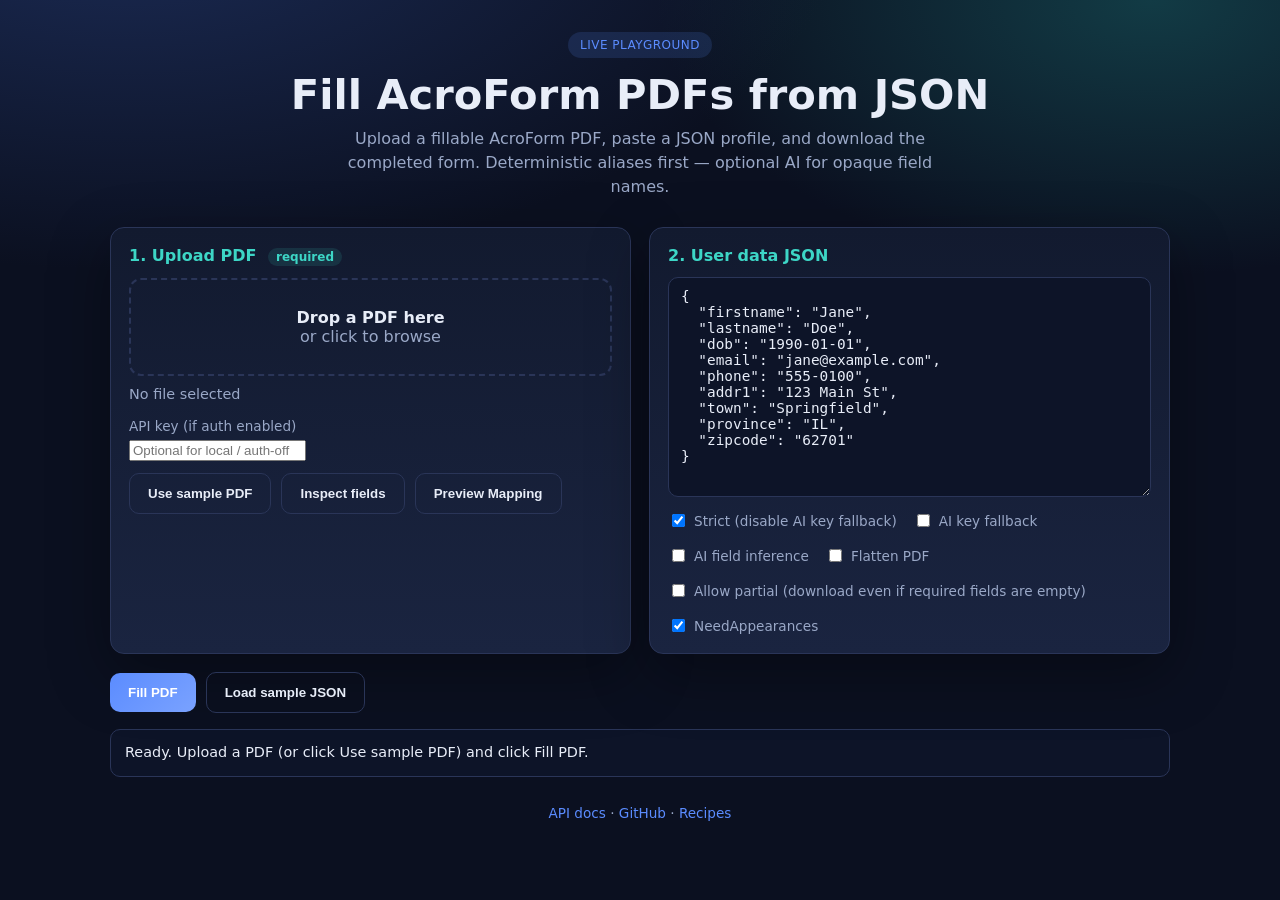
==== src/pdf_autofiller/static/playground.html @ 90580cdc "Fix stale docstrings and name the two AI features consistently The two opt-in AI features went by fi" ====
<!DOCTYPE html>
<html lang="en">
<head>
  <meta charset="UTF-8" />
  <meta name="viewport" content="width=device-width, initial-scale=1.0" />
  <title>PDF Autofiller — Playground</title>
  <style>
    :root {
      --bg: #0b1020;
      --panel: #121a2f;
      --panel-2: #1a2440;
      --text: #e8edf8;
      --muted: #9aa8c7;
      --accent: #5b8cff;
      --accent-2: #3dd6c6;
      --danger: #ff6b7a;
      --ok: #4ade80;
      --border: #2a3558;
      --shadow: 0 20px 60px rgba(0, 0, 0, 0.35);
      --radius: 14px;
    }
    * { box-sizing: border-box; }
    body {
      margin: 0;
      font-family: Inter, ui-sans-serif, system-ui, -apple-system, Segoe UI, Roboto, sans-serif;
      background: radial-gradient(1200px 600px at 10% -10%, #1b2b55 0%, transparent 60%),
                  radial-gradient(900px 500px at 90% 0%, #123b45 0%, transparent 55%),
                  var(--bg);
      color: var(--text);
      min-height: 100vh;
    }
    .wrap { max-width: 1100px; margin: 0 auto; padding: 32px 20px 64px; }
    header { text-align: center; margin-bottom: 28px; }
    .badge {
      display: inline-block;
      padding: 6px 12px;
      border-radius: 999px;
      background: rgba(91, 140, 255, 0.15);
      color: var(--accent);
      font-size: 12px;
      letter-spacing: 0.04em;
      text-transform: uppercase;
      margin-bottom: 12px;
    }
    h1 { margin: 0 0 8px; font-size: clamp(1.8rem, 4vw, 2.6rem); }
    .subtitle { color: var(--muted); max-width: 640px; margin: 0 auto; line-height: 1.5; }
    .grid {
      display: grid;
      grid-template-columns: 1fr 1fr;
      gap: 18px;
    }
    @media (max-width: 860px) { .grid { grid-template-columns: 1fr; } }
    .card {
      background: linear-gradient(180deg, var(--panel) 0%, var(--panel-2) 100%);
      border: 1px solid var(--border);
      border-radius: var(--radius);
      box-shadow: var(--shadow);
      padding: 18px;
    }
    .card h2 { margin: 0 0 12px; font-size: 1rem; color: var(--accent-2); }
    label { display: block; font-size: 0.85rem; color: var(--muted); margin-bottom: 6px; }
    input[type="text"], textarea {
      width: 100%;
      background: #0d1428;
      color: var(--text);
      border: 1px solid var(--border);
      border-radius: 10px;
      padding: 10px 12px;
      font: inherit;
    }
    textarea { min-height: 220px; resize: vertical; font-family: ui-monospace, SFMono-Regular, Menlo, monospace; font-size: 0.9rem; }
    .drop {
      border: 2px dashed var(--border);
      border-radius: 12px;
      padding: 28px 16px;
      text-align: center;
      color: var(--muted);
      cursor: pointer;
      transition: border-color 0.2s, background 0.2s;
    }
    .drop.dragover { border-color: var(--accent); background: rgba(91, 140, 255, 0.08); }
    .drop strong { color: var(--text); }
    .row { display: flex; gap: 10px; flex-wrap: wrap; align-items: center; margin-top: 14px; }
    button {
      border: none;
      border-radius: 10px;
      padding: 12px 18px;
      font-weight: 600;
      cursor: pointer;
      background: linear-gradient(135deg, var(--accent), #7aa2ff);
      color: white;
    }
    button:disabled { opacity: 0.5; cursor: not-allowed; }
    .ghost {
      background: transparent;
      border: 1px solid var(--border);
      color: var(--text);
    }
    .status {
      margin-top: 16px;
      padding: 12px 14px;
      border-radius: 10px;
      border: 1px solid var(--border);
      background: #0d1428;
      font-size: 0.9rem;
      line-height: 1.45;
      min-height: 48px;
    }
    .status.ok { border-color: rgba(74, 222, 128, 0.35); color: #b9f6cf; }
    .status.err { border-color: rgba(255, 107, 122, 0.35); color: #ffc2c9; }
    .checks { display: flex; gap: 16px; flex-wrap: wrap; margin-top: 10px; font-size: 0.85rem; color: var(--muted); }
    .checks label { display: flex; align-items: center; gap: 6px; margin: 0; cursor: pointer; }
    footer { margin-top: 28px; text-align: center; color: var(--muted); font-size: 0.85rem; }
    footer a { color: var(--accent); text-decoration: none; }
    .pill { display: inline-block; padding: 2px 8px; border-radius: 999px; background: rgba(61, 214, 198, 0.12); color: var(--accent-2); font-size: 0.75rem; margin-left: 6px; }
  </style>
</head>
<body>
  <div class="wrap">
    <header>
      <div class="badge">Live Playground</div>
      <h1>Fill AcroForm PDFs from JSON</h1>
      <p class="subtitle">
        Upload a fillable AcroForm PDF, paste a JSON profile, and download the completed form.
        Deterministic aliases first — optional AI for opaque field names.
      </p>
    </header>

    <div class="grid">
      <section class="card">
        <h2>1. Upload PDF <span class="pill">required</span></h2>
        <div id="drop" class="drop" tabindex="0" role="button" aria-label="Upload PDF">
          <strong>Drop a PDF here</strong><br />or click to browse
          <input id="file" type="file" accept="application/pdf,.pdf" hidden />
        </div>
        <p id="fileName" style="margin:10px 0 0; color: var(--muted); font-size:0.9rem;">No file selected</p>

        <label for="apiKey" style="margin-top:16px;">API key (if auth enabled)</label>
        <input id="apiKey" type="password" autocomplete="off" placeholder="Optional for local / auth-off" />
        <div class="row" style="margin-top:12px;">
          <button id="loadSamplePdfBtn" class="ghost" type="button">Use sample PDF</button>
          <button id="inspectBtn" class="ghost" type="button">Inspect fields</button>
          <button id="previewBtn" class="ghost" type="button">Preview Mapping</button>
        </div>
      </section>

      <section class="card">
        <h2>2. User data JSON</h2>
        <textarea id="userData" spellcheck="false">{
  "firstname": "Jane",
  "lastname": "Doe",
  "dob": "1990-01-01",
  "email": "jane@example.com",
  "phone": "555-0100",
  "addr1": "123 Main St",
  "town": "Springfield",
  "province": "IL",
  "zipcode": "62701"
}</textarea>
        <div class="checks">
          <label><input type="checkbox" id="strict" checked /> Strict (disable AI key fallback)</label>
          <label><input type="checkbox" id="fallback" /> AI key fallback</label>
          <label><input type="checkbox" id="semantic" /> AI field inference</label>
          <label><input type="checkbox" id="flatten" /> Flatten PDF</label>
          <label><input type="checkbox" id="allowPartial" /> Allow partial (download even if required fields are empty)</label>
          <label><input type="checkbox" id="needAppearances" checked /> NeedAppearances</label>
        </div>
      </section>
    </div>

    <div class="row" style="margin-top:18px;">
      <button id="fillBtn">Fill PDF</button>
      <button id="sampleBtn" class="ghost" type="button">Load sample JSON</button>
      <a id="download" style="display:none;" download="filled.pdf">
        <button class="ghost" type="button">Download filled PDF</button>
      </a>
    </div>

    <div id="status" class="status">Ready. Upload a PDF (or click Use sample PDF) and click Fill PDF.</div>
    <pre id="inspectOut" class="status" style="display:none; white-space:pre-wrap; font-family:ui-monospace,monospace;"></pre>

    <footer>
      <a href="/docs" target="_blank" rel="noopener">API docs</a> ·
      <a href="https://github.com/lindseystead/ai-pdf-autofiller" target="_blank" rel="noopener">GitHub</a> ·
      <a href="https://github.com/lindseystead/ai-pdf-autofiller/tree/main/recipes" target="_blank" rel="noopener">Recipes</a>
    </footer>
  </div>

  <script>
    const drop = document.getElementById('drop');
    const fileInput = document.getElementById('file');
    const fileName = document.getElementById('fileName');
    const userData = document.getElementById('userData');
    const fillBtn = document.getElementById('fillBtn');
    const sampleBtn = document.getElementById('sampleBtn');
    const loadSamplePdfBtn = document.getElementById('loadSamplePdfBtn');
    const inspectBtn = document.getElementById('inspectBtn');
    const previewBtn = document.getElementById('previewBtn');
    const statusEl = document.getElementById('status');
    const inspectOut = document.getElementById('inspectOut');
    const download = document.getElementById('download');
    const apiKey = document.getElementById('apiKey');

    let selectedFile = null;
    let filledBlob = null;

    function setStatus(message, kind = '') {
      statusEl.className = 'status' + (kind ? ' ' + kind : '');
      statusEl.textContent = message;  // messages can echo PDF field names: never parse as HTML
    }

    // Strict mode disables the AI key fallback; keep the two boxes from contradicting.
    const strictBox = document.getElementById('strict');
    const fallbackBox = document.getElementById('fallback');
    strictBox.addEventListener('change', () => { if (strictBox.checked) fallbackBox.checked = false; });
    fallbackBox.addEventListener('change', () => { if (fallbackBox.checked) strictBox.checked = false; });

    function authHeaders() {
      const headers = {};
      if (apiKey.value.trim()) headers['X-API-Key'] = apiKey.value.trim();
      return headers;
    }

    function formatApiError(payload, status) {
      const err = payload?.detail?.error || payload?.detail || payload;
      if (err && typeof err === 'object') {
        const code = err.code ? '[' + err.code + '] ' : '';
        const msg = err.message || JSON.stringify(err);
        const details = err.details ? ' ' + JSON.stringify(err.details) : '';
        return code + msg + details;
      }
      return 'Request failed (' + status + ')';
    }

    drop.addEventListener('click', () => fileInput.click());
    drop.addEventListener('dragover', (e) => { e.preventDefault(); drop.classList.add('dragover'); });
    drop.addEventListener('dragleave', () => drop.classList.remove('dragover'));
    drop.addEventListener('drop', (e) => {
      e.preventDefault();
      drop.classList.remove('dragover');
      if (e.dataTransfer.files.length) pickFile(e.dataTransfer.files[0]);
    });
    fileInput.addEventListener('change', () => {
      if (fileInput.files.length) pickFile(fileInput.files[0]);
    });

    function pickFile(file) {
      if (!file.name.toLowerCase().endsWith('.pdf')) {
        setStatus('Please upload a PDF file.', 'err');
        return;
      }
      selectedFile = file;
      fileName.textContent = file.name + ' (' + Math.round(file.size / 1024) + ' KB)';
      setStatus('PDF ready. Click Fill PDF when your JSON looks good.');
      inspectOut.style.display = 'none';
    }

    sampleBtn.addEventListener('click', () => {
      userData.value = JSON.stringify({
        firstname: 'Jane',
        lastname: 'Doe',
        dob: '1990-01-01',
        email: 'jane@example.com',
        phone: '555-0100'
      }, null, 2);
      setStatus('Sample JSON loaded for the bundled sample form.');
    });

    loadSamplePdfBtn.addEventListener('click', async () => {
      setStatus('Loading sample PDF…');
      try {
        const response = await fetch('/samples/sample_form.pdf');
        if (!response.ok) {
          setStatus('Sample PDF is not available in this deployment.', 'err');
          return;
        }
        const blob = await response.blob();
        pickFile(new File([blob], 'sample_form.pdf', { type: 'application/pdf' }));
        sampleBtn.click();
      } catch (err) {
        setStatus('Could not load sample PDF: ' + err.message, 'err');
      }
    });

    inspectBtn.addEventListener('click', async () => {
      if (!selectedFile) {
        setStatus('Upload a PDF first (or click Use sample PDF).', 'err');
        return;
      }
      inspectBtn.disabled = true;
      setStatus('Inspecting fields…');
      const form = new FormData();
      form.append('pdf_file', selectedFile, selectedFile.name);
      try {
        const response = await fetch('/inspect', { method: 'POST', body: form, headers: authHeaders() });
        const payload = await response.json();
        if (!response.ok) {
          setStatus(formatApiError(payload, response.status), 'err');
          return;
        }
        const lines = payload.fields.map(f => {
          const quality = f.name_quality === 'opaque' ? ' [opaque]' : '';
          return (f.required ? '* ' : '  ') + f.name + ' (' + f.field_type + ', page ' + f.page_number + ')' + quality;
        });
        const hints = (payload.mapping_hints || []).map(h => '- ' + h).join('\n');
        inspectOut.style.display = 'block';
        inspectOut.textContent =
          'Fields (' + payload.field_count + ', opaque: ' + (payload.opaque_field_count || 0) + '):\n'
          + lines.join('\n')
          + (hints ? '\n\nHints:\n' + hints : '');
        setStatus(
          payload.opaque_field_count
            ? 'Inspect complete. Opaque names detected — see hints below.'
            : 'Inspect complete. Required fields are marked with *.'
        );
      } catch (err) {
        setStatus('Network error: ' + err.message, 'err');
      } finally {
        inspectBtn.disabled = false;
      }
    });

    previewBtn.addEventListener('click', async () => {
      if (!selectedFile) {
        setStatus('Upload a PDF first (or click Use sample PDF).', 'err');
        return;
      }
      let parsed;
      try {
        parsed = JSON.parse(userData.value);
        if (typeof parsed !== 'object' || Array.isArray(parsed) || parsed === null) {
          throw new Error('JSON must be an object');
        }
      } catch (err) {
        setStatus('Invalid JSON: ' + err.message, 'err');
        return;
      }
      previewBtn.disabled = true;
      setStatus('Previewing mapping…');
      const form = new FormData();
      form.append('pdf_file', selectedFile, selectedFile.name);
      form.append('user_data', JSON.stringify(parsed));
      form.append('strict', document.getElementById('strict').checked ? 'true' : 'false');
      form.append('allow_fallback_mapping', document.getElementById('fallback').checked ? 'true' : 'false');
      form.append('use_semantic_inference', document.getElementById('semantic').checked ? 'true' : 'false');
      try {
        const response = await fetch('/preview', { method: 'POST', body: form, headers: authHeaders() });
        const payload = await response.json();
        if (!response.ok) {
          setStatus(formatApiError(payload, response.status), 'err');
          return;
        }
        const decisionLines = (payload.decisions || []).map(d => {
          const review = d.requires_review ? ' [review]' : '';
          const val = d.selected_value == null ? '(empty)' : JSON.stringify(d.selected_value);
          return d.field_name + ' ← ' + val + ' (' + d.confidence.toFixed(2) + ')' + review
            + '\n    ' + d.semantic_meaning + ' — ' + d.reason;
        });
        const missing = (payload.missing_required || []).join(', ') || '(none)';
        const unmapped = (payload.unmapped_user_keys || []).join(', ') || '(none)';
        const hints = (payload.mapping_hints || []).map(h => '- ' + h).join('\n');
        inspectOut.style.display = 'block';
        inspectOut.textContent =
          'Preview (' + payload.field_count + ' fields, ' + payload.pages + ' pages)\n\n'
          + 'Decisions:\n' + (decisionLines.join('\n') || '(none)') + '\n\n'
          + 'Missing required: ' + missing + '\n'
          + 'Unmapped user keys: ' + unmapped
          + (hints ? '\n\nHints:\n' + hints : '');
        setStatus('Preview complete. Review decisions before filling.', 'ok');
      } catch (err) {
        setStatus('Network error: ' + err.message, 'err');
      } finally {
        previewBtn.disabled = false;
      }
    });

    fillBtn.addEventListener('click', async () => {
      if (!selectedFile) {
        setStatus('Upload a PDF first (or click Use sample PDF).', 'err');
        return;
      }

      let parsed;
      try {
        parsed = JSON.parse(userData.value);
        if (typeof parsed !== 'object' || Array.isArray(parsed) || parsed === null) {
          throw new Error('JSON must be an object');
        }
      } catch (err) {
        setStatus('Invalid JSON: ' + err.message, 'err');
        return;
      }

      fillBtn.disabled = true;
      setStatus('Filling PDF…');

      const form = new FormData();
      form.append('pdf_file', selectedFile, selectedFile.name);
      form.append('user_data', JSON.stringify(parsed));
      form.append('strict', document.getElementById('strict').checked ? 'true' : 'false');
      form.append('allow_fallback_mapping', document.getElementById('fallback').checked ? 'true' : 'false');
      form.append('use_semantic_inference', document.getElementById('semantic').checked ? 'true' : 'false');
      form.append('flatten', document.getElementById('flatten').checked ? 'true' : 'false');
      form.append('allow_partial', document.getElementById('allowPartial').checked ? 'true' : 'false');
      form.append('need_appearances', document.getElementById('needAppearances').checked ? 'true' : 'false');

      try {
        const response = await fetch('/fill', { method: 'POST', body: form, headers: authHeaders() });
        if (!response.ok) {
          let detail = 'Request failed (' + response.status + ')';
          try {
            detail = formatApiError(await response.json(), response.status);
          } catch (_) {}
          setStatus(detail, 'err');
          return;
        }

        filledBlob = await response.blob();
        const url = URL.createObjectURL(filledBlob);
        download.href = url;
        download.style.display = 'inline-block';

        const written = response.headers.get('X-PDF-Fields-Written') || '?';
        const skippedReview = response.headers.get('X-PDF-Fields-Skipped-Review') || '(none)';
        const skippedEmpty = response.headers.get('X-PDF-Fields-Skipped-Empty') || '(none)';
        const skippedUnwritable = response.headers.get('X-PDF-Fields-Skipped-Unwritable') || '(none)';
        const displayWarnings = response.headers.get('X-PDF-Fields-Display-Warnings') || '(none)';
        const aiAssisted = response.headers.get('X-PDF-Fields-AI-Assisted') || '(none)';
        const report =
          'Fill report\n'
          + 'Written: ' + written + '\n'
          + 'Skipped (review): ' + skippedReview + '\n'
          + 'Skipped (empty): ' + skippedEmpty + '\n'
          + 'Skipped (unwritable): ' + skippedUnwritable + '\n'
          + 'Display warnings: ' + displayWarnings + '\n'
          + 'Mapped by AI (review): ' + aiAssisted;
        inspectOut.style.display = 'block';
        inspectOut.textContent = report;
        setStatus(
          'Success! Wrote ' + written + ' fields. Skipped review: '
          + skippedReview + '. Skipped empty: ' + skippedEmpty
          + '. Unwritable: ' + skippedUnwritable
          + '. Click Download filled PDF.',
          'ok'
        );
      } catch (err) {
        setStatus('Network error: ' + err.message, 'err');
      } finally {
        fillBtn.disabled = false;
      }
    });
  </script>
</body>
</html>
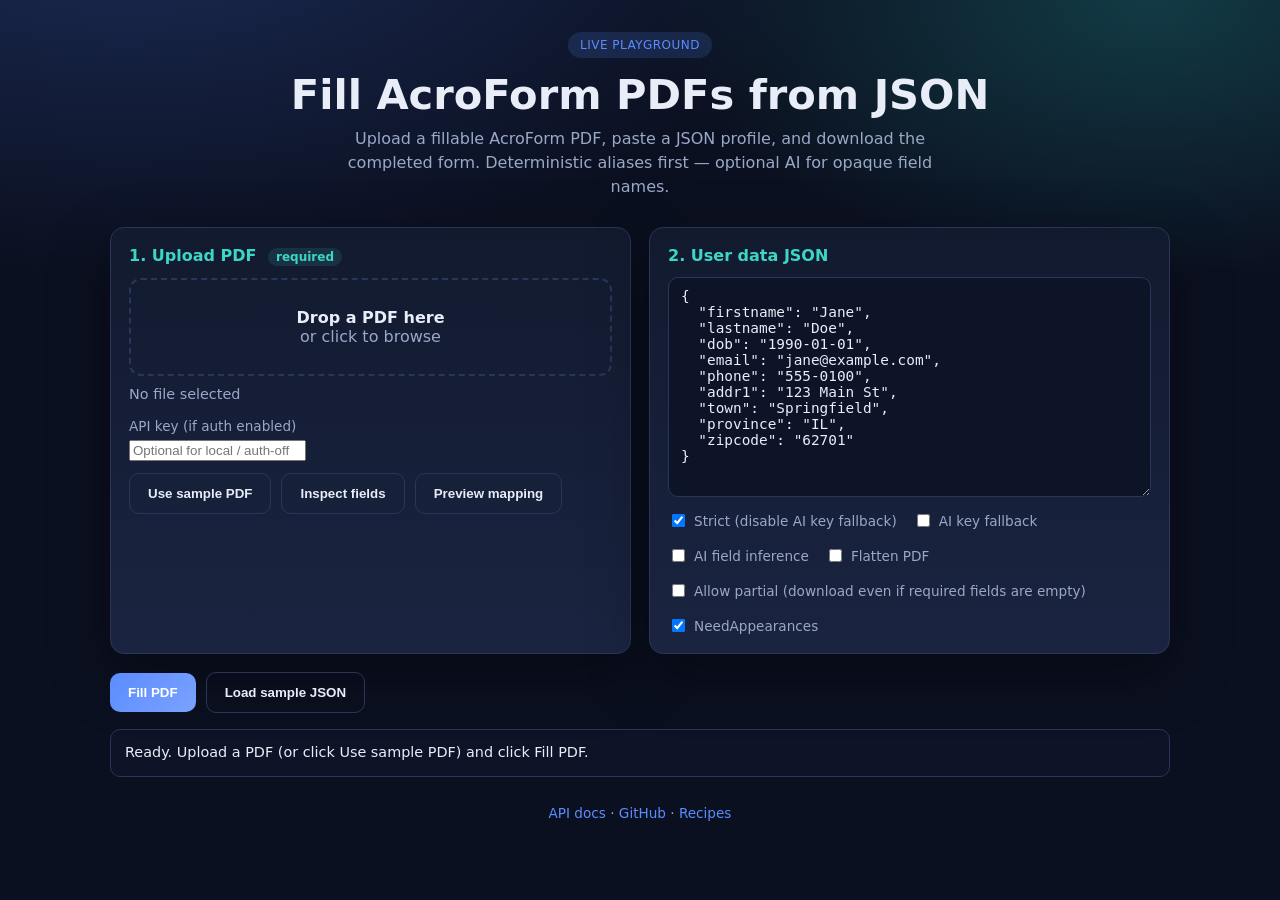
==== commit 4fd185ee: "Align the public surface a reviewer actually checks The auth-off console script still listened on ev" ====
--- a/src/pdf_autofiller/static/playground.html
+++ b/src/pdf_autofiller/static/playground.html
@@ -140,7 +140,7 @@
         <div class="row" style="margin-top:12px;">
           <button id="loadSamplePdfBtn" class="ghost" type="button">Use sample PDF</button>
           <button id="inspectBtn" class="ghost" type="button">Inspect fields</button>
-          <button id="previewBtn" class="ghost" type="button">Preview Mapping</button>
+          <button id="previewBtn" class="ghost" type="button">Preview mapping</button>
         </div>
       </section>
 
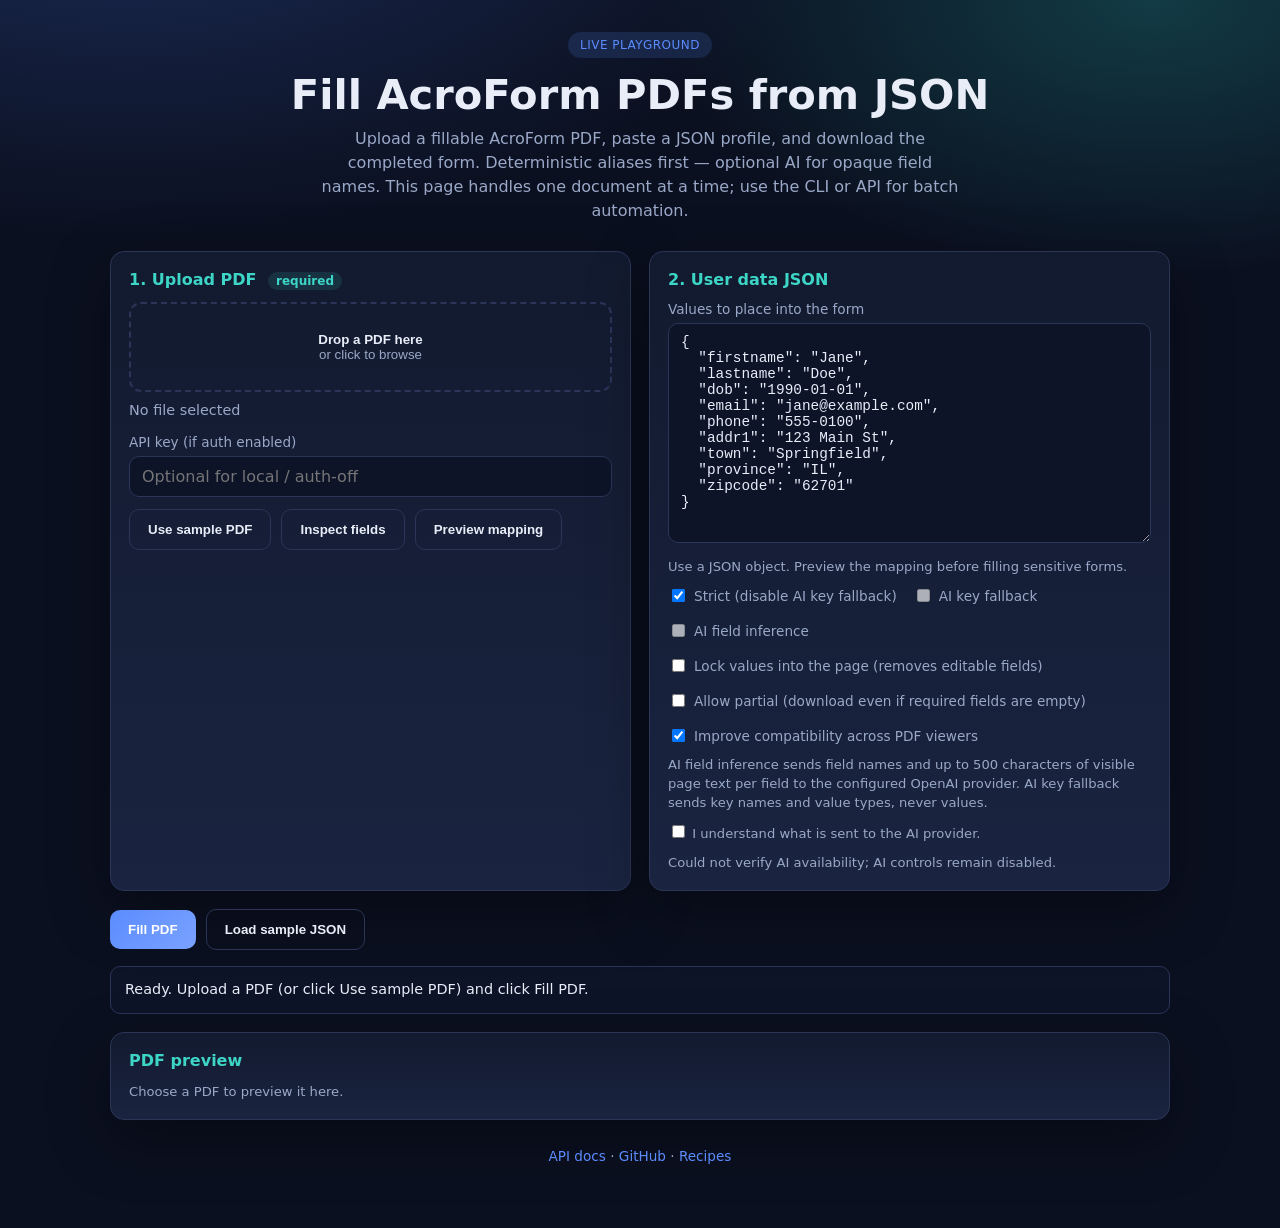
==== commit 0a805adc: "Harden playground and adversarial API paths" ====
--- a/src/pdf_autofiller/static/playground.html
+++ b/src/pdf_autofiller/static/playground.html
@@ -59,7 +59,7 @@
     }
     .card h2 { margin: 0 0 12px; font-size: 1rem; color: var(--accent-2); }
     label { display: block; font-size: 0.85rem; color: var(--muted); margin-bottom: 6px; }
-    input[type="text"], textarea {
+    input[type="text"], input[type="password"], textarea {
       width: 100%;
       background: #0d1428;
       color: var(--text);
@@ -90,7 +90,12 @@
       background: linear-gradient(135deg, var(--accent), #7aa2ff);
       color: white;
     }
+    button.drop { width: 100%; background: transparent; color: var(--muted); font-weight: 400; }
     button:disabled { opacity: 0.5; cursor: not-allowed; }
+    button:focus-visible, input:focus-visible, textarea:focus-visible, a:focus-visible {
+      outline: 3px solid var(--accent-2);
+      outline-offset: 3px;
+    }
     .ghost {
       background: transparent;
       border: 1px solid var(--border);
@@ -108,11 +113,17 @@
     }
     .status.ok { border-color: rgba(74, 222, 128, 0.35); color: #b9f6cf; }
     .status.err { border-color: rgba(255, 107, 122, 0.35); color: #ffc2c9; }
+    .status.warn { border-color: #fbbf24; color: #fde68a; }
     .checks { display: flex; gap: 16px; flex-wrap: wrap; margin-top: 10px; font-size: 0.85rem; color: var(--muted); }
     .checks label { display: flex; align-items: center; gap: 6px; margin: 0; cursor: pointer; }
     footer { margin-top: 28px; text-align: center; color: var(--muted); font-size: 0.85rem; }
     footer a { color: var(--accent); text-decoration: none; }
     .pill { display: inline-block; padding: 2px 8px; border-radius: 999px; background: rgba(61, 214, 198, 0.12); color: var(--accent-2); font-size: 0.75rem; margin-left: 6px; }
+    .privacy { margin: 10px 0 0; color: var(--muted); font-size: 0.82rem; line-height: 1.45; }
+    .download-link { display: none; border: 1px solid var(--border); border-radius: 10px; padding: 11px 17px; color: var(--text); text-decoration: none; font-weight: 600; }
+    .pdf-card { margin-top: 18px; }
+    .pdf-preview { width: 100%; min-height: 560px; border: 1px solid var(--border); border-radius: 10px; background: white; }
+    .sr-only { position: absolute; width: 1px; height: 1px; padding: 0; margin: -1px; overflow: hidden; clip: rect(0, 0, 0, 0); white-space: nowrap; border: 0; }
   </style>
 </head>
 <body>
@@ -122,17 +133,18 @@
       <h1>Fill AcroForm PDFs from JSON</h1>
       <p class="subtitle">
         Upload a fillable AcroForm PDF, paste a JSON profile, and download the completed form.
-        Deterministic aliases first — optional AI for opaque field names.
+        Deterministic aliases first — optional AI for opaque field names. This page handles one
+        document at a time; use the CLI or API for batch automation.
       </p>
     </header>
 
     <div class="grid">
       <section class="card">
         <h2>1. Upload PDF <span class="pill">required</span></h2>
-        <div id="drop" class="drop" tabindex="0" role="button" aria-label="Upload PDF">
+        <button id="drop" class="drop" type="button" aria-describedby="fileName">
           <strong>Drop a PDF here</strong><br />or click to browse
-          <input id="file" type="file" accept="application/pdf,.pdf" hidden />
-        </div>
+        </button>
+        <input id="file" type="file" accept="application/pdf,.pdf" aria-label="Choose a PDF file" hidden />
         <p id="fileName" style="margin:10px 0 0; color: var(--muted); font-size:0.9rem;">No file selected</p>
 
         <label for="apiKey" style="margin-top:16px;">API key (if auth enabled)</label>
@@ -146,7 +158,8 @@
 
       <section class="card">
         <h2>2. User data JSON</h2>
-        <textarea id="userData" spellcheck="false">{
+        <label for="userData">Values to place into the form</label>
+        <textarea id="userData" spellcheck="false" aria-describedby="jsonHelp">{
   "firstname": "Jane",
   "lastname": "Doe",
   "dob": "1990-01-01",
@@ -157,27 +170,44 @@
   "province": "IL",
   "zipcode": "62701"
 }</textarea>
+        <p id="jsonHelp" class="privacy">Use a JSON object. Preview the mapping before filling sensitive forms.</p>
         <div class="checks">
           <label><input type="checkbox" id="strict" checked /> Strict (disable AI key fallback)</label>
-          <label><input type="checkbox" id="fallback" /> AI key fallback</label>
-          <label><input type="checkbox" id="semantic" /> AI field inference</label>
-          <label><input type="checkbox" id="flatten" /> Flatten PDF</label>
+          <label><input type="checkbox" id="fallback" disabled aria-describedby="aiDisclosure" /> AI key fallback</label>
+          <label><input type="checkbox" id="semantic" disabled aria-describedby="aiDisclosure" /> AI field inference</label>
+          <label><input type="checkbox" id="flatten" /> Lock values into the page (removes editable fields)</label>
           <label><input type="checkbox" id="allowPartial" /> Allow partial (download even if required fields are empty)</label>
-          <label><input type="checkbox" id="needAppearances" checked /> NeedAppearances</label>
+          <label><input type="checkbox" id="needAppearances" checked /> Improve compatibility across PDF viewers</label>
         </div>
+        <p id="aiDisclosure" class="privacy">
+          AI field inference sends field names and up to 500 characters of visible page text per field
+          to the configured OpenAI provider. AI key fallback sends key names and value types, never values.
+        </p>
+        <label class="privacy"><input type="checkbox" id="aiConsent" /> I understand what is sent to the AI provider.</label>
+        <p id="aiAvailability" class="privacy" role="status">Checking whether AI is configured…</p>
       </section>
     </div>
 
     <div class="row" style="margin-top:18px;">
       <button id="fillBtn">Fill PDF</button>
       <button id="sampleBtn" class="ghost" type="button">Load sample JSON</button>
-      <a id="download" style="display:none;" download="filled.pdf">
-        <button class="ghost" type="button">Download filled PDF</button>
-      </a>
+      <a id="download" class="download-link" download="filled.pdf">Download filled PDF</a>
     </div>
 
-    <div id="status" class="status">Ready. Upload a PDF (or click Use sample PDF) and click Fill PDF.</div>
+    <div id="incompleteWarning" class="status warn" role="alert" hidden>
+      <strong id="incompleteText"></strong><br />
+      <label><input type="checkbox" id="ackIncomplete" /> I understand this PDF is incomplete and still want to download it.</label>
+    </div>
+    <div id="status" class="status" role="status" aria-live="polite" aria-atomic="true">Ready. Upload a PDF (or click Use sample PDF) and click Fill PDF.</div>
     <pre id="inspectOut" class="status" style="display:none; white-space:pre-wrap; font-family:ui-monospace,monospace;"></pre>
+
+    <section class="card pdf-card" aria-labelledby="pdfPreviewHeading">
+      <h2 id="pdfPreviewHeading">PDF preview</h2>
+      <p id="pdfPreviewLabel" class="privacy">Choose a PDF to preview it here.</p>
+      <object id="pdfPreview" class="pdf-preview" type="application/pdf" title="PDF preview" hidden>
+        <p>Your browser cannot display PDFs inline. Use the download link after filling.</p>
+      </object>
+    </section>
 
     <footer>
       <a href="/docs" target="_blank" rel="noopener">API docs</a> ·
@@ -200,20 +230,81 @@
     const inspectOut = document.getElementById('inspectOut');
     const download = document.getElementById('download');
     const apiKey = document.getElementById('apiKey');
+    const incompleteWarning = document.getElementById('incompleteWarning');
+    const incompleteText = document.getElementById('incompleteText');
+    const ackIncomplete = document.getElementById('ackIncomplete');
+    const pdfPreview = document.getElementById('pdfPreview');
+    const pdfPreviewLabel = document.getElementById('pdfPreviewLabel');
+    const aiConsent = document.getElementById('aiConsent');
+    const aiAvailability = document.getElementById('aiAvailability');
 
     let selectedFile = null;
-    let filledBlob = null;
+    let downloadUrl = null;
+    let previewUrl = null;
+    let previewKind = null;
+    let providerAvailable = false;
 
     function setStatus(message, kind = '') {
       statusEl.className = 'status' + (kind ? ' ' + kind : '');
       statusEl.textContent = message;  // messages can echo PDF field names: never parse as HTML
     }
 
+    function showPdf(blob, kind) {
+      if (previewUrl) URL.revokeObjectURL(previewUrl);
+      previewUrl = URL.createObjectURL(blob);
+      previewKind = kind;
+      pdfPreview.data = previewUrl;
+      pdfPreview.hidden = false;
+      pdfPreviewLabel.textContent = kind === 'filled'
+        ? 'Review the filled PDF below before downloading it.'
+        : 'Original PDF. Fill it to preview the completed result.';
+    }
+
+    function resetFilledResult() {
+      if (downloadUrl) URL.revokeObjectURL(downloadUrl);
+      downloadUrl = null;
+      download.removeAttribute('href');
+      download.style.display = 'none';
+      download.textContent = 'Download filled PDF';
+      incompleteWarning.hidden = true;
+      incompleteText.textContent = '';
+      ackIncomplete.checked = false;
+      if (selectedFile && previewKind === 'filled') showPdf(selectedFile, 'original');
+    }
+
+    function updateAiControls() {
+      const enabled = aiConsent.checked && providerAvailable;
+      fallbackBox.disabled = !enabled;
+      semanticBox.disabled = !enabled;
+      if (!enabled) {
+        fallbackBox.checked = false;
+        semanticBox.checked = false;
+        strictBox.checked = true;
+      }
+      resetFilledResult();
+    }
+
     // Strict mode disables the AI key fallback; keep the two boxes from contradicting.
     const strictBox = document.getElementById('strict');
     const fallbackBox = document.getElementById('fallback');
+    const semanticBox = document.getElementById('semantic');
     strictBox.addEventListener('change', () => { if (strictBox.checked) fallbackBox.checked = false; });
     fallbackBox.addEventListener('change', () => { if (fallbackBox.checked) strictBox.checked = false; });
+    aiConsent.addEventListener('change', updateAiControls);
+
+    fetch('/health')
+      .then(response => response.json())
+      .then(payload => {
+        providerAvailable = payload?.checks?.semantic_provider === 'available';
+        aiAvailability.textContent = providerAvailable
+          ? 'AI is configured. Acknowledgment is required before enabling it.'
+          : 'AI is not configured on this server; deterministic matching remains available.';
+        updateAiControls();
+      })
+      .catch(() => {
+        aiAvailability.textContent = 'Could not verify AI availability; AI controls remain disabled.';
+        updateAiControls();
+      });
 
     function authHeaders() {
       const headers = {};
@@ -250,7 +341,10 @@
         return;
       }
       selectedFile = file;
+      resetFilledResult();
+      download.download = file.name.replace(/\.pdf$/i, '') + '_filled.pdf';
       fileName.textContent = file.name + ' (' + Math.round(file.size / 1024) + ' KB)';
+      showPdf(file, 'original');
       setStatus('PDF ready. Click Fill PDF when your JSON looks good.');
       inspectOut.style.display = 'none';
     }
@@ -263,7 +357,21 @@
         email: 'jane@example.com',
         phone: '555-0100'
       }, null, 2);
+      resetFilledResult();
       setStatus('Sample JSON loaded for the bundled sample form.');
+    });
+
+    userData.addEventListener('input', resetFilledResult);
+    apiKey.addEventListener('input', resetFilledResult);
+    for (const option of document.querySelectorAll('.checks input')) {
+      option.addEventListener('change', resetFilledResult);
+    }
+    ackIncomplete.addEventListener('change', () => {
+      download.style.display = ackIncomplete.checked && downloadUrl ? 'inline-block' : 'none';
+    });
+    window.addEventListener('beforeunload', () => {
+      if (downloadUrl) URL.revokeObjectURL(downloadUrl);
+      if (previewUrl) URL.revokeObjectURL(previewUrl);
     });
 
     loadSamplePdfBtn.addEventListener('click', async () => {
@@ -392,6 +500,7 @@
       }
 
       fillBtn.disabled = true;
+      resetFilledResult();
       setStatus('Filling PDF…');
 
       const form = new FormData();
@@ -415,10 +524,10 @@
           return;
         }
 
-        filledBlob = await response.blob();
-        const url = URL.createObjectURL(filledBlob);
-        download.href = url;
-        download.style.display = 'inline-block';
+        const filledBlob = await response.blob();
+        downloadUrl = URL.createObjectURL(filledBlob);
+        download.href = downloadUrl;
+        showPdf(filledBlob, 'filled');
 
         const written = response.headers.get('X-PDF-Fields-Written') || '?';
         const skippedReview = response.headers.get('X-PDF-Fields-Skipped-Review') || '(none)';
@@ -426,6 +535,7 @@
         const skippedUnwritable = response.headers.get('X-PDF-Fields-Skipped-Unwritable') || '(none)';
         const displayWarnings = response.headers.get('X-PDF-Fields-Display-Warnings') || '(none)';
         const aiAssisted = response.headers.get('X-PDF-Fields-AI-Assisted') || '(none)';
+        const missingRequired = response.headers.get('X-PDF-Fields-Missing-Required') || '';
         const report =
           'Fill report\n'
           + 'Written: ' + written + '\n'
@@ -433,16 +543,29 @@
           + 'Skipped (empty): ' + skippedEmpty + '\n'
           + 'Skipped (unwritable): ' + skippedUnwritable + '\n'
           + 'Display warnings: ' + displayWarnings + '\n'
-          + 'Mapped by AI (review): ' + aiAssisted;
+          + 'Mapped by AI (review): ' + aiAssisted + '\n'
+          + 'Missing required: ' + (missingRequired || '(none)');
         inspectOut.style.display = 'block';
         inspectOut.textContent = report;
-        setStatus(
-          'Success! Wrote ' + written + ' fields. Skipped review: '
-          + skippedReview + '. Skipped empty: ' + skippedEmpty
-          + '. Unwritable: ' + skippedUnwritable
-          + '. Click Download filled PDF.',
-          'ok'
-        );
+        if (missingRequired) {
+          incompleteText.textContent = 'Incomplete PDF — required fields are missing: ' + missingRequired + '.';
+          incompleteWarning.hidden = false;
+          download.textContent = 'Download incomplete PDF';
+          download.style.display = 'none';
+          setStatus(
+            'The PDF was generated but is incomplete. Review the missing required fields and acknowledge the warning before downloading.',
+            'warn'
+          );
+        } else {
+          download.style.display = 'inline-block';
+          setStatus(
+            'Success! Wrote ' + written + ' fields. Skipped review: '
+            + skippedReview + '. Skipped empty: ' + skippedEmpty
+            + '. Unwritable: ' + skippedUnwritable
+            + '. Review the preview, then download the filled PDF.',
+            'ok'
+          );
+        }
       } catch (err) {
         setStatus('Network error: ' + err.message, 'err');
       } finally {
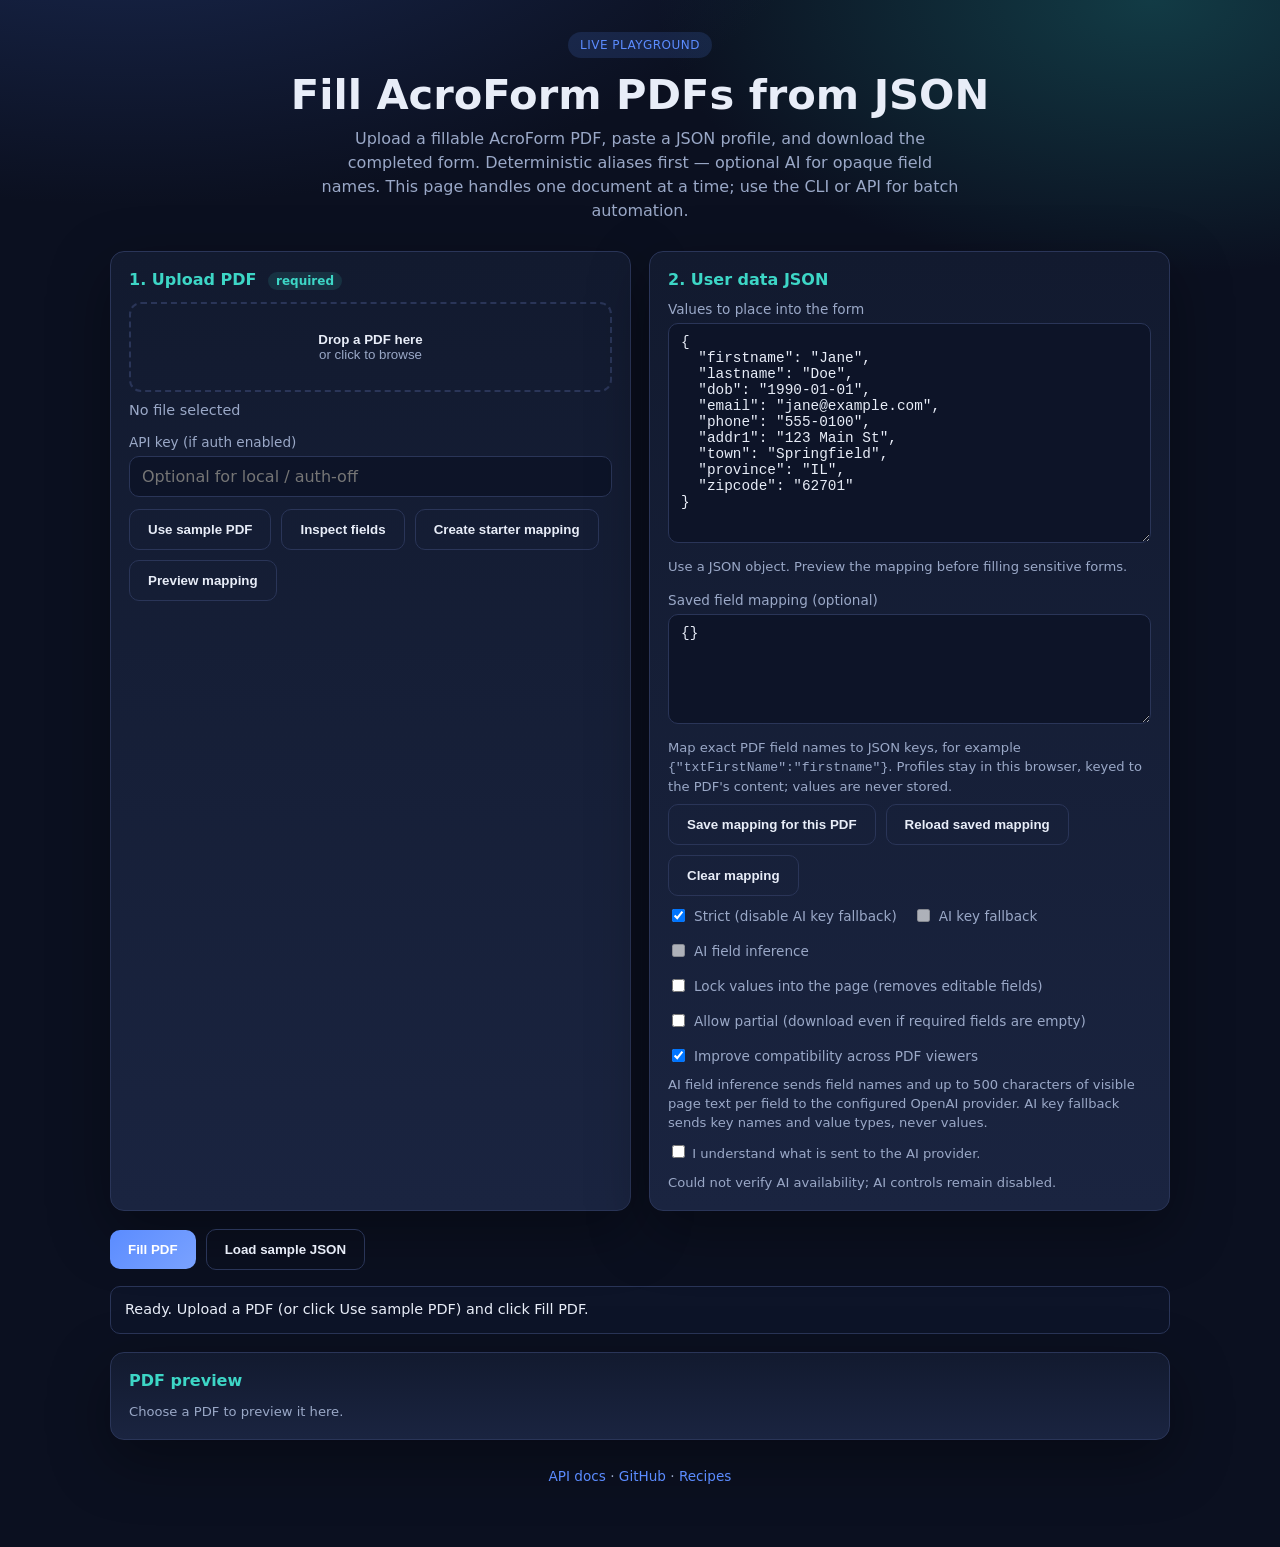
==== commit ab2514e7: "feat: add reusable reviewed field mappings" ====
--- a/src/pdf_autofiller/static/playground.html
+++ b/src/pdf_autofiller/static/playground.html
@@ -69,6 +69,7 @@
       font: inherit;
     }
     textarea { min-height: 220px; resize: vertical; font-family: ui-monospace, SFMono-Regular, Menlo, monospace; font-size: 0.9rem; }
+    textarea.compact { min-height: 110px; }
     .drop {
       border: 2px dashed var(--border);
       border-radius: 12px;
@@ -152,6 +153,7 @@
         <div class="row" style="margin-top:12px;">
           <button id="loadSamplePdfBtn" class="ghost" type="button">Use sample PDF</button>
           <button id="inspectBtn" class="ghost" type="button">Inspect fields</button>
+          <button id="templateBtn" class="ghost" type="button">Create starter mapping</button>
           <button id="previewBtn" class="ghost" type="button">Preview mapping</button>
         </div>
       </section>
@@ -171,6 +173,18 @@
   "zipcode": "62701"
 }</textarea>
         <p id="jsonHelp" class="privacy">Use a JSON object. Preview the mapping before filling sensitive forms.</p>
+        <label for="fieldMapping" style="margin-top:16px;">Saved field mapping (optional)</label>
+        <textarea id="fieldMapping" class="compact" spellcheck="false" aria-describedby="mappingHelp">{}</textarea>
+        <p id="mappingHelp" class="privacy">
+          Map exact PDF field names to JSON keys, for example
+          <code>{"txtFirstName":"firstname"}</code>. Profiles stay in this browser,
+          keyed to the PDF's content; values are never stored.
+        </p>
+        <div class="row" style="margin-top:8px;">
+          <button id="saveMappingBtn" class="ghost" type="button">Save mapping for this PDF</button>
+          <button id="loadMappingBtn" class="ghost" type="button">Reload saved mapping</button>
+          <button id="clearMappingBtn" class="ghost" type="button">Clear mapping</button>
+        </div>
         <div class="checks">
           <label><input type="checkbox" id="strict" checked /> Strict (disable AI key fallback)</label>
           <label><input type="checkbox" id="fallback" disabled aria-describedby="aiDisclosure" /> AI key fallback</label>
@@ -225,6 +239,7 @@
     const sampleBtn = document.getElementById('sampleBtn');
     const loadSamplePdfBtn = document.getElementById('loadSamplePdfBtn');
     const inspectBtn = document.getElementById('inspectBtn');
+    const templateBtn = document.getElementById('templateBtn');
     const previewBtn = document.getElementById('previewBtn');
     const statusEl = document.getElementById('status');
     const inspectOut = document.getElementById('inspectOut');
@@ -237,12 +252,17 @@
     const pdfPreviewLabel = document.getElementById('pdfPreviewLabel');
     const aiConsent = document.getElementById('aiConsent');
     const aiAvailability = document.getElementById('aiAvailability');
+    const fieldMapping = document.getElementById('fieldMapping');
+    const saveMappingBtn = document.getElementById('saveMappingBtn');
+    const loadMappingBtn = document.getElementById('loadMappingBtn');
+    const clearMappingBtn = document.getElementById('clearMappingBtn');
 
     let selectedFile = null;
     let downloadUrl = null;
     let previewUrl = null;
     let previewKind = null;
     let providerAvailable = false;
+    let selectedPdfKey = null;
 
     function setStatus(message, kind = '') {
       statusEl.className = 'status' + (kind ? ' ' + kind : '');
@@ -335,18 +355,43 @@
       if (fileInput.files.length) pickFile(fileInput.files[0]);
     });
 
-    function pickFile(file) {
+    async function pdfStorageKey(file) {
+      const digest = await crypto.subtle.digest('SHA-256', await file.arrayBuffer());
+      const hex = Array.from(new Uint8Array(digest), byte => byte.toString(16).padStart(2, '0')).join('');
+      return 'pdf-autofiller:mapping:' + hex;
+    }
+
+    function parseObject(text, label) {
+      const parsed = JSON.parse(text);
+      if (typeof parsed !== 'object' || Array.isArray(parsed) || parsed === null) {
+        throw new Error(label + ' must be a JSON object');
+      }
+      return parsed;
+    }
+
+    function loadSavedMapping() {
+      if (!selectedPdfKey) return false;
+      const saved = localStorage.getItem(selectedPdfKey);
+      if (!saved) return false;
+      fieldMapping.value = saved;
+      resetFilledResult();
+      return true;
+    }
+
+    async function pickFile(file) {
       if (!file.name.toLowerCase().endsWith('.pdf')) {
         setStatus('Please upload a PDF file.', 'err');
         return;
       }
       selectedFile = file;
+      selectedPdfKey = await pdfStorageKey(file);
       resetFilledResult();
       download.download = file.name.replace(/\.pdf$/i, '') + '_filled.pdf';
       fileName.textContent = file.name + ' (' + Math.round(file.size / 1024) + ' KB)';
       showPdf(file, 'original');
       setStatus('PDF ready. Click Fill PDF when your JSON looks good.');
       inspectOut.style.display = 'none';
+      if (loadSavedMapping()) setStatus('PDF ready. Its saved field mapping was loaded.');
     }
 
     sampleBtn.addEventListener('click', () => {
@@ -362,6 +407,7 @@
     });
 
     userData.addEventListener('input', resetFilledResult);
+    fieldMapping.addEventListener('input', resetFilledResult);
     apiKey.addEventListener('input', resetFilledResult);
     for (const option of document.querySelectorAll('.checks input')) {
       option.addEventListener('change', resetFilledResult);
@@ -372,6 +418,30 @@
     window.addEventListener('beforeunload', () => {
       if (downloadUrl) URL.revokeObjectURL(downloadUrl);
       if (previewUrl) URL.revokeObjectURL(previewUrl);
+    });
+
+    saveMappingBtn.addEventListener('click', () => {
+      if (!selectedPdfKey) {
+        setStatus('Choose a PDF before saving a field mapping.', 'err');
+        return;
+      }
+      try {
+        const normalized = JSON.stringify(parseObject(fieldMapping.value, 'Field mapping'), null, 2);
+        fieldMapping.value = normalized;
+        localStorage.setItem(selectedPdfKey, normalized);
+        setStatus('Field mapping saved in this browser for this exact PDF.', 'ok');
+      } catch (err) {
+        setStatus('Invalid field mapping: ' + err.message, 'err');
+      }
+    });
+    loadMappingBtn.addEventListener('click', () => {
+      setStatus(loadSavedMapping() ? 'Saved field mapping loaded.' : 'No mapping is saved for this PDF.');
+    });
+    clearMappingBtn.addEventListener('click', () => {
+      if (selectedPdfKey) localStorage.removeItem(selectedPdfKey);
+      fieldMapping.value = '{}';
+      resetFilledResult();
+      setStatus('Field mapping cleared.');
     });
 
     loadSamplePdfBtn.addEventListener('click', async () => {
@@ -428,6 +498,37 @@
       }
     });
 
+    templateBtn.addEventListener('click', async () => {
+      if (!selectedFile) {
+        setStatus('Upload a PDF first (or click Use sample PDF).', 'err');
+        return;
+      }
+      templateBtn.disabled = true;
+      setStatus('Creating starter data and field mapping…');
+      const form = new FormData();
+      form.append('pdf_file', selectedFile, selectedFile.name);
+      try {
+        const response = await fetch('/template', { method: 'POST', body: form, headers: authHeaders() });
+        const payload = await response.json();
+        if (!response.ok) {
+          setStatus(formatApiError(payload, response.status), 'err');
+          return;
+        }
+        userData.value = JSON.stringify(payload.example || {}, null, 2);
+        const mapping = {};
+        for (const field of payload.fields || []) {
+          if (field.key) mapping[field.field_name] = field.key;
+        }
+        fieldMapping.value = JSON.stringify(mapping, null, 2);
+        resetFilledResult();
+        setStatus('Starter mapping created. Add values, review the mapping, then save it for reuse.', 'ok');
+      } catch (err) {
+        setStatus('Network error: ' + err.message, 'err');
+      } finally {
+        templateBtn.disabled = false;
+      }
+    });
+
     previewBtn.addEventListener('click', async () => {
       if (!selectedFile) {
         setStatus('Upload a PDF first (or click Use sample PDF).', 'err');
@@ -435,10 +536,7 @@
       }
       let parsed;
       try {
-        parsed = JSON.parse(userData.value);
-        if (typeof parsed !== 'object' || Array.isArray(parsed) || parsed === null) {
-          throw new Error('JSON must be an object');
-        }
+        parsed = parseObject(userData.value, 'User data');
       } catch (err) {
         setStatus('Invalid JSON: ' + err.message, 'err');
         return;
@@ -448,6 +546,13 @@
       const form = new FormData();
       form.append('pdf_file', selectedFile, selectedFile.name);
       form.append('user_data', JSON.stringify(parsed));
+      try {
+        form.append('field_mapping', JSON.stringify(parseObject(fieldMapping.value, 'Field mapping')));
+      } catch (err) {
+        setStatus('Invalid field mapping: ' + err.message, 'err');
+        previewBtn.disabled = false;
+        return;
+      }
       form.append('strict', document.getElementById('strict').checked ? 'true' : 'false');
       form.append('allow_fallback_mapping', document.getElementById('fallback').checked ? 'true' : 'false');
       form.append('use_semantic_inference', document.getElementById('semantic').checked ? 'true' : 'false');
@@ -490,10 +595,7 @@
 
       let parsed;
       try {
-        parsed = JSON.parse(userData.value);
-        if (typeof parsed !== 'object' || Array.isArray(parsed) || parsed === null) {
-          throw new Error('JSON must be an object');
-        }
+        parsed = parseObject(userData.value, 'User data');
       } catch (err) {
         setStatus('Invalid JSON: ' + err.message, 'err');
         return;
@@ -506,6 +608,13 @@
       const form = new FormData();
       form.append('pdf_file', selectedFile, selectedFile.name);
       form.append('user_data', JSON.stringify(parsed));
+      try {
+        form.append('field_mapping', JSON.stringify(parseObject(fieldMapping.value, 'Field mapping')));
+      } catch (err) {
+        setStatus('Invalid field mapping: ' + err.message, 'err');
+        fillBtn.disabled = false;
+        return;
+      }
       form.append('strict', document.getElementById('strict').checked ? 'true' : 'false');
       form.append('allow_fallback_mapping', document.getElementById('fallback').checked ? 'true' : 'false');
       form.append('use_semantic_inference', document.getElementById('semantic').checked ? 'true' : 'false');
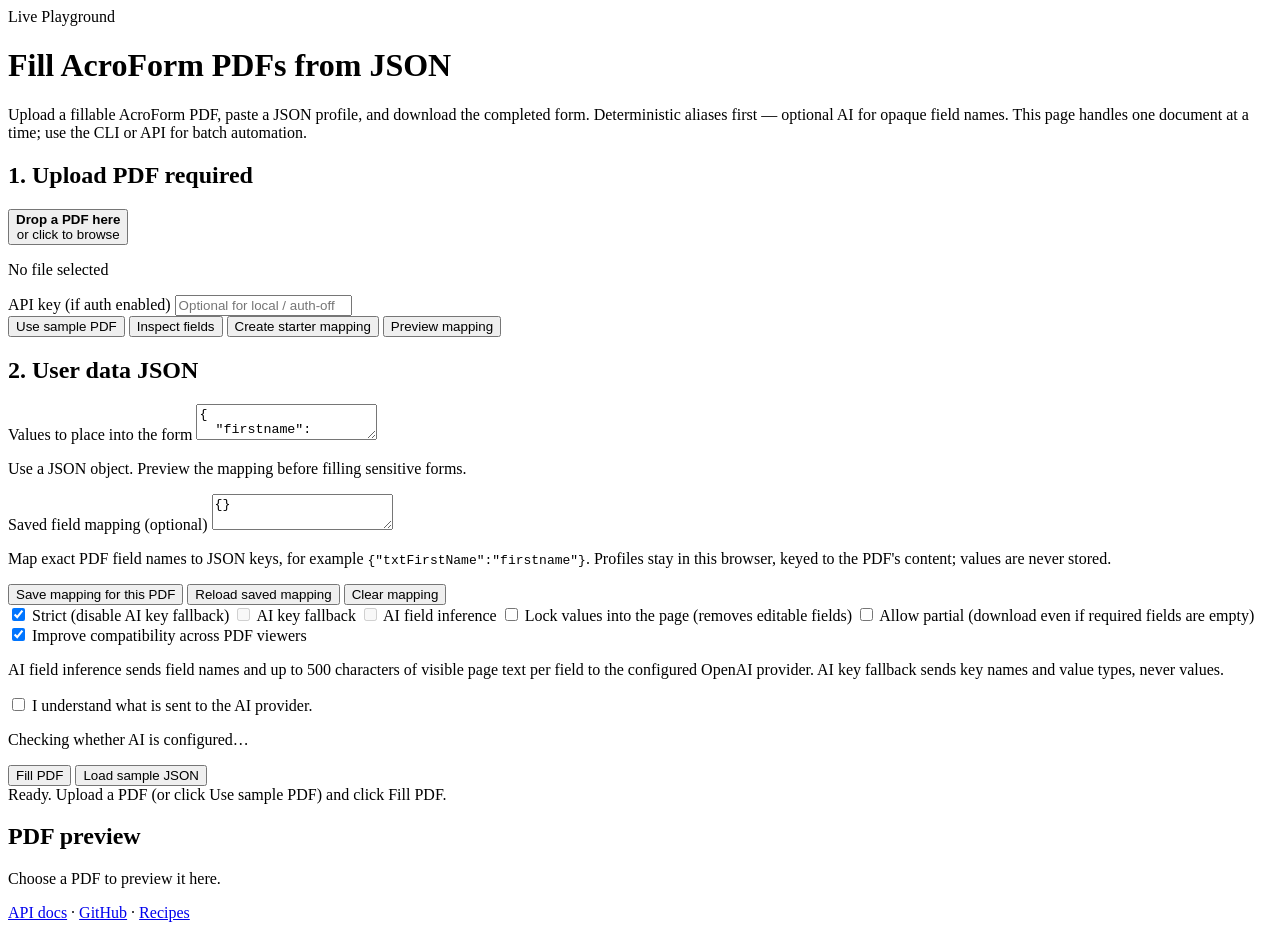
==== commit 99ac7b1e: "refactor: separate API and playground boundaries" ====
--- a/src/pdf_autofiller/static/playground.html
+++ b/src/pdf_autofiller/static/playground.html
@@ -4,128 +4,7 @@
   <meta charset="UTF-8" />
   <meta name="viewport" content="width=device-width, initial-scale=1.0" />
   <title>PDF Autofiller — Playground</title>
-  <style>
-    :root {
-      --bg: #0b1020;
-      --panel: #121a2f;
-      --panel-2: #1a2440;
-      --text: #e8edf8;
-      --muted: #9aa8c7;
-      --accent: #5b8cff;
-      --accent-2: #3dd6c6;
-      --danger: #ff6b7a;
-      --ok: #4ade80;
-      --border: #2a3558;
-      --shadow: 0 20px 60px rgba(0, 0, 0, 0.35);
-      --radius: 14px;
-    }
-    * { box-sizing: border-box; }
-    body {
-      margin: 0;
-      font-family: Inter, ui-sans-serif, system-ui, -apple-system, Segoe UI, Roboto, sans-serif;
-      background: radial-gradient(1200px 600px at 10% -10%, #1b2b55 0%, transparent 60%),
-                  radial-gradient(900px 500px at 90% 0%, #123b45 0%, transparent 55%),
-                  var(--bg);
-      color: var(--text);
-      min-height: 100vh;
-    }
-    .wrap { max-width: 1100px; margin: 0 auto; padding: 32px 20px 64px; }
-    header { text-align: center; margin-bottom: 28px; }
-    .badge {
-      display: inline-block;
-      padding: 6px 12px;
-      border-radius: 999px;
-      background: rgba(91, 140, 255, 0.15);
-      color: var(--accent);
-      font-size: 12px;
-      letter-spacing: 0.04em;
-      text-transform: uppercase;
-      margin-bottom: 12px;
-    }
-    h1 { margin: 0 0 8px; font-size: clamp(1.8rem, 4vw, 2.6rem); }
-    .subtitle { color: var(--muted); max-width: 640px; margin: 0 auto; line-height: 1.5; }
-    .grid {
-      display: grid;
-      grid-template-columns: 1fr 1fr;
-      gap: 18px;
-    }
-    @media (max-width: 860px) { .grid { grid-template-columns: 1fr; } }
-    .card {
-      background: linear-gradient(180deg, var(--panel) 0%, var(--panel-2) 100%);
-      border: 1px solid var(--border);
-      border-radius: var(--radius);
-      box-shadow: var(--shadow);
-      padding: 18px;
-    }
-    .card h2 { margin: 0 0 12px; font-size: 1rem; color: var(--accent-2); }
-    label { display: block; font-size: 0.85rem; color: var(--muted); margin-bottom: 6px; }
-    input[type="text"], input[type="password"], textarea {
-      width: 100%;
-      background: #0d1428;
-      color: var(--text);
-      border: 1px solid var(--border);
-      border-radius: 10px;
-      padding: 10px 12px;
-      font: inherit;
-    }
-    textarea { min-height: 220px; resize: vertical; font-family: ui-monospace, SFMono-Regular, Menlo, monospace; font-size: 0.9rem; }
-    textarea.compact { min-height: 110px; }
-    .drop {
-      border: 2px dashed var(--border);
-      border-radius: 12px;
-      padding: 28px 16px;
-      text-align: center;
-      color: var(--muted);
-      cursor: pointer;
-      transition: border-color 0.2s, background 0.2s;
-    }
-    .drop.dragover { border-color: var(--accent); background: rgba(91, 140, 255, 0.08); }
-    .drop strong { color: var(--text); }
-    .row { display: flex; gap: 10px; flex-wrap: wrap; align-items: center; margin-top: 14px; }
-    button {
-      border: none;
-      border-radius: 10px;
-      padding: 12px 18px;
-      font-weight: 600;
-      cursor: pointer;
-      background: linear-gradient(135deg, var(--accent), #7aa2ff);
-      color: white;
-    }
-    button.drop { width: 100%; background: transparent; color: var(--muted); font-weight: 400; }
-    button:disabled { opacity: 0.5; cursor: not-allowed; }
-    button:focus-visible, input:focus-visible, textarea:focus-visible, a:focus-visible {
-      outline: 3px solid var(--accent-2);
-      outline-offset: 3px;
-    }
-    .ghost {
-      background: transparent;
-      border: 1px solid var(--border);
-      color: var(--text);
-    }
-    .status {
-      margin-top: 16px;
-      padding: 12px 14px;
-      border-radius: 10px;
-      border: 1px solid var(--border);
-      background: #0d1428;
-      font-size: 0.9rem;
-      line-height: 1.45;
-      min-height: 48px;
-    }
-    .status.ok { border-color: rgba(74, 222, 128, 0.35); color: #b9f6cf; }
-    .status.err { border-color: rgba(255, 107, 122, 0.35); color: #ffc2c9; }
-    .status.warn { border-color: #fbbf24; color: #fde68a; }
-    .checks { display: flex; gap: 16px; flex-wrap: wrap; margin-top: 10px; font-size: 0.85rem; color: var(--muted); }
-    .checks label { display: flex; align-items: center; gap: 6px; margin: 0; cursor: pointer; }
-    footer { margin-top: 28px; text-align: center; color: var(--muted); font-size: 0.85rem; }
-    footer a { color: var(--accent); text-decoration: none; }
-    .pill { display: inline-block; padding: 2px 8px; border-radius: 999px; background: rgba(61, 214, 198, 0.12); color: var(--accent-2); font-size: 0.75rem; margin-left: 6px; }
-    .privacy { margin: 10px 0 0; color: var(--muted); font-size: 0.82rem; line-height: 1.45; }
-    .download-link { display: none; border: 1px solid var(--border); border-radius: 10px; padding: 11px 17px; color: var(--text); text-decoration: none; font-weight: 600; }
-    .pdf-card { margin-top: 18px; }
-    .pdf-preview { width: 100%; min-height: 560px; border: 1px solid var(--border); border-radius: 10px; background: white; }
-    .sr-only { position: absolute; width: 1px; height: 1px; padding: 0; margin: -1px; overflow: hidden; clip: rect(0, 0, 0, 0); white-space: nowrap; border: 0; }
-  </style>
+  <link rel="stylesheet" href="/assets/playground.css" />
 </head>
 <body>
   <div class="wrap">
@@ -146,11 +25,11 @@
           <strong>Drop a PDF here</strong><br />or click to browse
         </button>
         <input id="file" type="file" accept="application/pdf,.pdf" aria-label="Choose a PDF file" hidden />
-        <p id="fileName" style="margin:10px 0 0; color: var(--muted); font-size:0.9rem;">No file selected</p>
+        <p id="fileName" class="file-name">No file selected</p>
 
-        <label for="apiKey" style="margin-top:16px;">API key (if auth enabled)</label>
+        <label for="apiKey" class="mt-16">API key (if auth enabled)</label>
         <input id="apiKey" type="password" autocomplete="off" placeholder="Optional for local / auth-off" />
-        <div class="row" style="margin-top:12px;">
+        <div class="row mt-12">
           <button id="loadSamplePdfBtn" class="ghost" type="button">Use sample PDF</button>
           <button id="inspectBtn" class="ghost" type="button">Inspect fields</button>
           <button id="templateBtn" class="ghost" type="button">Create starter mapping</button>
@@ -173,14 +52,14 @@
   "zipcode": "62701"
 }</textarea>
         <p id="jsonHelp" class="privacy">Use a JSON object. Preview the mapping before filling sensitive forms.</p>
-        <label for="fieldMapping" style="margin-top:16px;">Saved field mapping (optional)</label>
+        <label for="fieldMapping" class="mt-16">Saved field mapping (optional)</label>
         <textarea id="fieldMapping" class="compact" spellcheck="false" aria-describedby="mappingHelp">{}</textarea>
         <p id="mappingHelp" class="privacy">
           Map exact PDF field names to JSON keys, for example
           <code>{"txtFirstName":"firstname"}</code>. Profiles stay in this browser,
           keyed to the PDF's content; values are never stored.
         </p>
-        <div class="row" style="margin-top:8px;">
+        <div class="row mt-8">
           <button id="saveMappingBtn" class="ghost" type="button">Save mapping for this PDF</button>
           <button id="loadMappingBtn" class="ghost" type="button">Reload saved mapping</button>
           <button id="clearMappingBtn" class="ghost" type="button">Clear mapping</button>
@@ -202,10 +81,10 @@
       </section>
     </div>
 
-    <div class="row" style="margin-top:18px;">
+    <div class="row mt-18">
       <button id="fillBtn">Fill PDF</button>
       <button id="sampleBtn" class="ghost" type="button">Load sample JSON</button>
-      <a id="download" class="download-link" download="filled.pdf">Download filled PDF</a>
+      <a id="download" class="download-link" download="filled.pdf" hidden>Download filled PDF</a>
     </div>
 
     <div id="incompleteWarning" class="status warn" role="alert" hidden>
@@ -213,7 +92,7 @@
       <label><input type="checkbox" id="ackIncomplete" /> I understand this PDF is incomplete and still want to download it.</label>
     </div>
     <div id="status" class="status" role="status" aria-live="polite" aria-atomic="true">Ready. Upload a PDF (or click Use sample PDF) and click Fill PDF.</div>
-    <pre id="inspectOut" class="status" style="display:none; white-space:pre-wrap; font-family:ui-monospace,monospace;"></pre>
+    <pre id="inspectOut" class="status code-output" hidden></pre>
 
     <section class="card pdf-card" aria-labelledby="pdfPreviewHeading">
       <h2 id="pdfPreviewHeading">PDF preview</h2>
@@ -230,457 +109,6 @@
     </footer>
   </div>
 
-  <script>
-    const drop = document.getElementById('drop');
-    const fileInput = document.getElementById('file');
-    const fileName = document.getElementById('fileName');
-    const userData = document.getElementById('userData');
-    const fillBtn = document.getElementById('fillBtn');
-    const sampleBtn = document.getElementById('sampleBtn');
-    const loadSamplePdfBtn = document.getElementById('loadSamplePdfBtn');
-    const inspectBtn = document.getElementById('inspectBtn');
-    const templateBtn = document.getElementById('templateBtn');
-    const previewBtn = document.getElementById('previewBtn');
-    const statusEl = document.getElementById('status');
-    const inspectOut = document.getElementById('inspectOut');
-    const download = document.getElementById('download');
-    const apiKey = document.getElementById('apiKey');
-    const incompleteWarning = document.getElementById('incompleteWarning');
-    const incompleteText = document.getElementById('incompleteText');
-    const ackIncomplete = document.getElementById('ackIncomplete');
-    const pdfPreview = document.getElementById('pdfPreview');
-    const pdfPreviewLabel = document.getElementById('pdfPreviewLabel');
-    const aiConsent = document.getElementById('aiConsent');
-    const aiAvailability = document.getElementById('aiAvailability');
-    const fieldMapping = document.getElementById('fieldMapping');
-    const saveMappingBtn = document.getElementById('saveMappingBtn');
-    const loadMappingBtn = document.getElementById('loadMappingBtn');
-    const clearMappingBtn = document.getElementById('clearMappingBtn');
-
-    let selectedFile = null;
-    let downloadUrl = null;
-    let previewUrl = null;
-    let previewKind = null;
-    let providerAvailable = false;
-    let selectedPdfKey = null;
-
-    function setStatus(message, kind = '') {
-      statusEl.className = 'status' + (kind ? ' ' + kind : '');
-      statusEl.textContent = message;  // messages can echo PDF field names: never parse as HTML
-    }
-
-    function showPdf(blob, kind) {
-      if (previewUrl) URL.revokeObjectURL(previewUrl);
-      previewUrl = URL.createObjectURL(blob);
-      previewKind = kind;
-      pdfPreview.data = previewUrl;
-      pdfPreview.hidden = false;
-      pdfPreviewLabel.textContent = kind === 'filled'
-        ? 'Review the filled PDF below before downloading it.'
-        : 'Original PDF. Fill it to preview the completed result.';
-    }
-
-    function resetFilledResult() {
-      if (downloadUrl) URL.revokeObjectURL(downloadUrl);
-      downloadUrl = null;
-      download.removeAttribute('href');
-      download.style.display = 'none';
-      download.textContent = 'Download filled PDF';
-      incompleteWarning.hidden = true;
-      incompleteText.textContent = '';
-      ackIncomplete.checked = false;
-      if (selectedFile && previewKind === 'filled') showPdf(selectedFile, 'original');
-    }
-
-    function updateAiControls() {
-      const enabled = aiConsent.checked && providerAvailable;
-      fallbackBox.disabled = !enabled;
-      semanticBox.disabled = !enabled;
-      if (!enabled) {
-        fallbackBox.checked = false;
-        semanticBox.checked = false;
-        strictBox.checked = true;
-      }
-      resetFilledResult();
-    }
-
-    // Strict mode disables the AI key fallback; keep the two boxes from contradicting.
-    const strictBox = document.getElementById('strict');
-    const fallbackBox = document.getElementById('fallback');
-    const semanticBox = document.getElementById('semantic');
-    strictBox.addEventListener('change', () => { if (strictBox.checked) fallbackBox.checked = false; });
-    fallbackBox.addEventListener('change', () => { if (fallbackBox.checked) strictBox.checked = false; });
-    aiConsent.addEventListener('change', updateAiControls);
-
-    fetch('/health')
-      .then(response => response.json())
-      .then(payload => {
-        providerAvailable = payload?.checks?.semantic_provider === 'available';
-        aiAvailability.textContent = providerAvailable
-          ? 'AI is configured. Acknowledgment is required before enabling it.'
-          : 'AI is not configured on this server; deterministic matching remains available.';
-        updateAiControls();
-      })
-      .catch(() => {
-        aiAvailability.textContent = 'Could not verify AI availability; AI controls remain disabled.';
-        updateAiControls();
-      });
-
-    function authHeaders() {
-      const headers = {};
-      if (apiKey.value.trim()) headers['X-API-Key'] = apiKey.value.trim();
-      return headers;
-    }
-
-    function formatApiError(payload, status) {
-      const err = payload?.detail?.error || payload?.detail || payload;
-      if (err && typeof err === 'object') {
-        const code = err.code ? '[' + err.code + '] ' : '';
-        const msg = err.message || JSON.stringify(err);
-        const details = err.details ? ' ' + JSON.stringify(err.details) : '';
-        return code + msg + details;
-      }
-      return 'Request failed (' + status + ')';
-    }
-
-    drop.addEventListener('click', () => fileInput.click());
-    drop.addEventListener('dragover', (e) => { e.preventDefault(); drop.classList.add('dragover'); });
-    drop.addEventListener('dragleave', () => drop.classList.remove('dragover'));
-    drop.addEventListener('drop', (e) => {
-      e.preventDefault();
-      drop.classList.remove('dragover');
-      if (e.dataTransfer.files.length) pickFile(e.dataTransfer.files[0]);
-    });
-    fileInput.addEventListener('change', () => {
-      if (fileInput.files.length) pickFile(fileInput.files[0]);
-    });
-
-    async function pdfStorageKey(file) {
-      const digest = await crypto.subtle.digest('SHA-256', await file.arrayBuffer());
-      const hex = Array.from(new Uint8Array(digest), byte => byte.toString(16).padStart(2, '0')).join('');
-      return 'pdf-autofiller:mapping:' + hex;
-    }
-
-    function parseObject(text, label) {
-      const parsed = JSON.parse(text);
-      if (typeof parsed !== 'object' || Array.isArray(parsed) || parsed === null) {
-        throw new Error(label + ' must be a JSON object');
-      }
-      return parsed;
-    }
-
-    function loadSavedMapping() {
-      if (!selectedPdfKey) return false;
-      const saved = localStorage.getItem(selectedPdfKey);
-      if (!saved) return false;
-      fieldMapping.value = saved;
-      resetFilledResult();
-      return true;
-    }
-
-    async function pickFile(file) {
-      if (!file.name.toLowerCase().endsWith('.pdf')) {
-        setStatus('Please upload a PDF file.', 'err');
-        return;
-      }
-      selectedFile = file;
-      selectedPdfKey = await pdfStorageKey(file);
-      resetFilledResult();
-      download.download = file.name.replace(/\.pdf$/i, '') + '_filled.pdf';
-      fileName.textContent = file.name + ' (' + Math.round(file.size / 1024) + ' KB)';
-      showPdf(file, 'original');
-      setStatus('PDF ready. Click Fill PDF when your JSON looks good.');
-      inspectOut.style.display = 'none';
-      if (loadSavedMapping()) setStatus('PDF ready. Its saved field mapping was loaded.');
-    }
-
-    sampleBtn.addEventListener('click', () => {
-      userData.value = JSON.stringify({
-        firstname: 'Jane',
-        lastname: 'Doe',
-        dob: '1990-01-01',
-        email: 'jane@example.com',
-        phone: '555-0100'
-      }, null, 2);
-      resetFilledResult();
-      setStatus('Sample JSON loaded for the bundled sample form.');
-    });
-
-    userData.addEventListener('input', resetFilledResult);
-    fieldMapping.addEventListener('input', resetFilledResult);
-    apiKey.addEventListener('input', resetFilledResult);
-    for (const option of document.querySelectorAll('.checks input')) {
-      option.addEventListener('change', resetFilledResult);
-    }
-    ackIncomplete.addEventListener('change', () => {
-      download.style.display = ackIncomplete.checked && downloadUrl ? 'inline-block' : 'none';
-    });
-    window.addEventListener('beforeunload', () => {
-      if (downloadUrl) URL.revokeObjectURL(downloadUrl);
-      if (previewUrl) URL.revokeObjectURL(previewUrl);
-    });
-
-    saveMappingBtn.addEventListener('click', () => {
-      if (!selectedPdfKey) {
-        setStatus('Choose a PDF before saving a field mapping.', 'err');
-        return;
-      }
-      try {
-        const normalized = JSON.stringify(parseObject(fieldMapping.value, 'Field mapping'), null, 2);
-        fieldMapping.value = normalized;
-        localStorage.setItem(selectedPdfKey, normalized);
-        setStatus('Field mapping saved in this browser for this exact PDF.', 'ok');
-      } catch (err) {
-        setStatus('Invalid field mapping: ' + err.message, 'err');
-      }
-    });
-    loadMappingBtn.addEventListener('click', () => {
-      setStatus(loadSavedMapping() ? 'Saved field mapping loaded.' : 'No mapping is saved for this PDF.');
-    });
-    clearMappingBtn.addEventListener('click', () => {
-      if (selectedPdfKey) localStorage.removeItem(selectedPdfKey);
-      fieldMapping.value = '{}';
-      resetFilledResult();
-      setStatus('Field mapping cleared.');
-    });
-
-    loadSamplePdfBtn.addEventListener('click', async () => {
-      setStatus('Loading sample PDF…');
-      try {
-        const response = await fetch('/samples/sample_form.pdf');
-        if (!response.ok) {
-          setStatus('Sample PDF is not available in this deployment.', 'err');
-          return;
-        }
-        const blob = await response.blob();
-        pickFile(new File([blob], 'sample_form.pdf', { type: 'application/pdf' }));
-        sampleBtn.click();
-      } catch (err) {
-        setStatus('Could not load sample PDF: ' + err.message, 'err');
-      }
-    });
-
-    inspectBtn.addEventListener('click', async () => {
-      if (!selectedFile) {
-        setStatus('Upload a PDF first (or click Use sample PDF).', 'err');
-        return;
-      }
-      inspectBtn.disabled = true;
-      setStatus('Inspecting fields…');
-      const form = new FormData();
-      form.append('pdf_file', selectedFile, selectedFile.name);
-      try {
-        const response = await fetch('/inspect', { method: 'POST', body: form, headers: authHeaders() });
-        const payload = await response.json();
-        if (!response.ok) {
-          setStatus(formatApiError(payload, response.status), 'err');
-          return;
-        }
-        const lines = payload.fields.map(f => {
-          const quality = f.name_quality === 'opaque' ? ' [opaque]' : '';
-          return (f.required ? '* ' : '  ') + f.name + ' (' + f.field_type + ', page ' + f.page_number + ')' + quality;
-        });
-        const hints = (payload.mapping_hints || []).map(h => '- ' + h).join('\n');
-        inspectOut.style.display = 'block';
-        inspectOut.textContent =
-          'Fields (' + payload.field_count + ', opaque: ' + (payload.opaque_field_count || 0) + '):\n'
-          + lines.join('\n')
-          + (hints ? '\n\nHints:\n' + hints : '');
-        setStatus(
-          payload.opaque_field_count
-            ? 'Inspect complete. Opaque names detected — see hints below.'
-            : 'Inspect complete. Required fields are marked with *.'
-        );
-      } catch (err) {
-        setStatus('Network error: ' + err.message, 'err');
-      } finally {
-        inspectBtn.disabled = false;
-      }
-    });
-
-    templateBtn.addEventListener('click', async () => {
-      if (!selectedFile) {
-        setStatus('Upload a PDF first (or click Use sample PDF).', 'err');
-        return;
-      }
-      templateBtn.disabled = true;
-      setStatus('Creating starter data and field mapping…');
-      const form = new FormData();
-      form.append('pdf_file', selectedFile, selectedFile.name);
-      try {
-        const response = await fetch('/template', { method: 'POST', body: form, headers: authHeaders() });
-        const payload = await response.json();
-        if (!response.ok) {
-          setStatus(formatApiError(payload, response.status), 'err');
-          return;
-        }
-        userData.value = JSON.stringify(payload.example || {}, null, 2);
-        const mapping = {};
-        for (const field of payload.fields || []) {
-          if (field.key) mapping[field.field_name] = field.key;
-        }
-        fieldMapping.value = JSON.stringify(mapping, null, 2);
-        resetFilledResult();
-        setStatus('Starter mapping created. Add values, review the mapping, then save it for reuse.', 'ok');
-      } catch (err) {
-        setStatus('Network error: ' + err.message, 'err');
-      } finally {
-        templateBtn.disabled = false;
-      }
-    });
-
-    previewBtn.addEventListener('click', async () => {
-      if (!selectedFile) {
-        setStatus('Upload a PDF first (or click Use sample PDF).', 'err');
-        return;
-      }
-      let parsed;
-      try {
-        parsed = parseObject(userData.value, 'User data');
-      } catch (err) {
-        setStatus('Invalid JSON: ' + err.message, 'err');
-        return;
-      }
-      previewBtn.disabled = true;
-      setStatus('Previewing mapping…');
-      const form = new FormData();
-      form.append('pdf_file', selectedFile, selectedFile.name);
-      form.append('user_data', JSON.stringify(parsed));
-      try {
-        form.append('field_mapping', JSON.stringify(parseObject(fieldMapping.value, 'Field mapping')));
-      } catch (err) {
-        setStatus('Invalid field mapping: ' + err.message, 'err');
-        previewBtn.disabled = false;
-        return;
-      }
-      form.append('strict', document.getElementById('strict').checked ? 'true' : 'false');
-      form.append('allow_fallback_mapping', document.getElementById('fallback').checked ? 'true' : 'false');
-      form.append('use_semantic_inference', document.getElementById('semantic').checked ? 'true' : 'false');
-      try {
-        const response = await fetch('/preview', { method: 'POST', body: form, headers: authHeaders() });
-        const payload = await response.json();
-        if (!response.ok) {
-          setStatus(formatApiError(payload, response.status), 'err');
-          return;
-        }
-        const decisionLines = (payload.decisions || []).map(d => {
-          const review = d.requires_review ? ' [review]' : '';
-          const val = d.selected_value == null ? '(empty)' : JSON.stringify(d.selected_value);
-          return d.field_name + ' ← ' + val + ' (' + d.confidence.toFixed(2) + ')' + review
-            + '\n    ' + d.semantic_meaning + ' — ' + d.reason;
-        });
-        const missing = (payload.missing_required || []).join(', ') || '(none)';
-        const unmapped = (payload.unmapped_user_keys || []).join(', ') || '(none)';
-        const hints = (payload.mapping_hints || []).map(h => '- ' + h).join('\n');
-        inspectOut.style.display = 'block';
-        inspectOut.textContent =
-          'Preview (' + payload.field_count + ' fields, ' + payload.pages + ' pages)\n\n'
-          + 'Decisions:\n' + (decisionLines.join('\n') || '(none)') + '\n\n'
-          + 'Missing required: ' + missing + '\n'
-          + 'Unmapped user keys: ' + unmapped
-          + (hints ? '\n\nHints:\n' + hints : '');
-        setStatus('Preview complete. Review decisions before filling.', 'ok');
-      } catch (err) {
-        setStatus('Network error: ' + err.message, 'err');
-      } finally {
-        previewBtn.disabled = false;
-      }
-    });
-
-    fillBtn.addEventListener('click', async () => {
-      if (!selectedFile) {
-        setStatus('Upload a PDF first (or click Use sample PDF).', 'err');
-        return;
-      }
-
-      let parsed;
-      try {
-        parsed = parseObject(userData.value, 'User data');
-      } catch (err) {
-        setStatus('Invalid JSON: ' + err.message, 'err');
-        return;
-      }
-
-      fillBtn.disabled = true;
-      resetFilledResult();
-      setStatus('Filling PDF…');
-
-      const form = new FormData();
-      form.append('pdf_file', selectedFile, selectedFile.name);
-      form.append('user_data', JSON.stringify(parsed));
-      try {
-        form.append('field_mapping', JSON.stringify(parseObject(fieldMapping.value, 'Field mapping')));
-      } catch (err) {
-        setStatus('Invalid field mapping: ' + err.message, 'err');
-        fillBtn.disabled = false;
-        return;
-      }
-      form.append('strict', document.getElementById('strict').checked ? 'true' : 'false');
-      form.append('allow_fallback_mapping', document.getElementById('fallback').checked ? 'true' : 'false');
-      form.append('use_semantic_inference', document.getElementById('semantic').checked ? 'true' : 'false');
-      form.append('flatten', document.getElementById('flatten').checked ? 'true' : 'false');
-      form.append('allow_partial', document.getElementById('allowPartial').checked ? 'true' : 'false');
-      form.append('need_appearances', document.getElementById('needAppearances').checked ? 'true' : 'false');
-
-      try {
-        const response = await fetch('/fill', { method: 'POST', body: form, headers: authHeaders() });
-        if (!response.ok) {
-          let detail = 'Request failed (' + response.status + ')';
-          try {
-            detail = formatApiError(await response.json(), response.status);
-          } catch (_) {}
-          setStatus(detail, 'err');
-          return;
-        }
-
-        const filledBlob = await response.blob();
-        downloadUrl = URL.createObjectURL(filledBlob);
-        download.href = downloadUrl;
-        showPdf(filledBlob, 'filled');
-
-        const written = response.headers.get('X-PDF-Fields-Written') || '?';
-        const skippedReview = response.headers.get('X-PDF-Fields-Skipped-Review') || '(none)';
-        const skippedEmpty = response.headers.get('X-PDF-Fields-Skipped-Empty') || '(none)';
-        const skippedUnwritable = response.headers.get('X-PDF-Fields-Skipped-Unwritable') || '(none)';
-        const displayWarnings = response.headers.get('X-PDF-Fields-Display-Warnings') || '(none)';
-        const aiAssisted = response.headers.get('X-PDF-Fields-AI-Assisted') || '(none)';
-        const missingRequired = response.headers.get('X-PDF-Fields-Missing-Required') || '';
-        const report =
-          'Fill report\n'
-          + 'Written: ' + written + '\n'
-          + 'Skipped (review): ' + skippedReview + '\n'
-          + 'Skipped (empty): ' + skippedEmpty + '\n'
-          + 'Skipped (unwritable): ' + skippedUnwritable + '\n'
-          + 'Display warnings: ' + displayWarnings + '\n'
-          + 'Mapped by AI (review): ' + aiAssisted + '\n'
-          + 'Missing required: ' + (missingRequired || '(none)');
-        inspectOut.style.display = 'block';
-        inspectOut.textContent = report;
-        if (missingRequired) {
-          incompleteText.textContent = 'Incomplete PDF — required fields are missing: ' + missingRequired + '.';
-          incompleteWarning.hidden = false;
-          download.textContent = 'Download incomplete PDF';
-          download.style.display = 'none';
-          setStatus(
-            'The PDF was generated but is incomplete. Review the missing required fields and acknowledge the warning before downloading.',
-            'warn'
-          );
-        } else {
-          download.style.display = 'inline-block';
-          setStatus(
-            'Success! Wrote ' + written + ' fields. Skipped review: '
-            + skippedReview + '. Skipped empty: ' + skippedEmpty
-            + '. Unwritable: ' + skippedUnwritable
-            + '. Review the preview, then download the filled PDF.',
-            'ok'
-          );
-        }
-      } catch (err) {
-        setStatus('Network error: ' + err.message, 'err');
-      } finally {
-        fillBtn.disabled = false;
-      }
-    });
-  </script>
+  <script src="/assets/playground.js" defer></script>
 </body>
 </html>
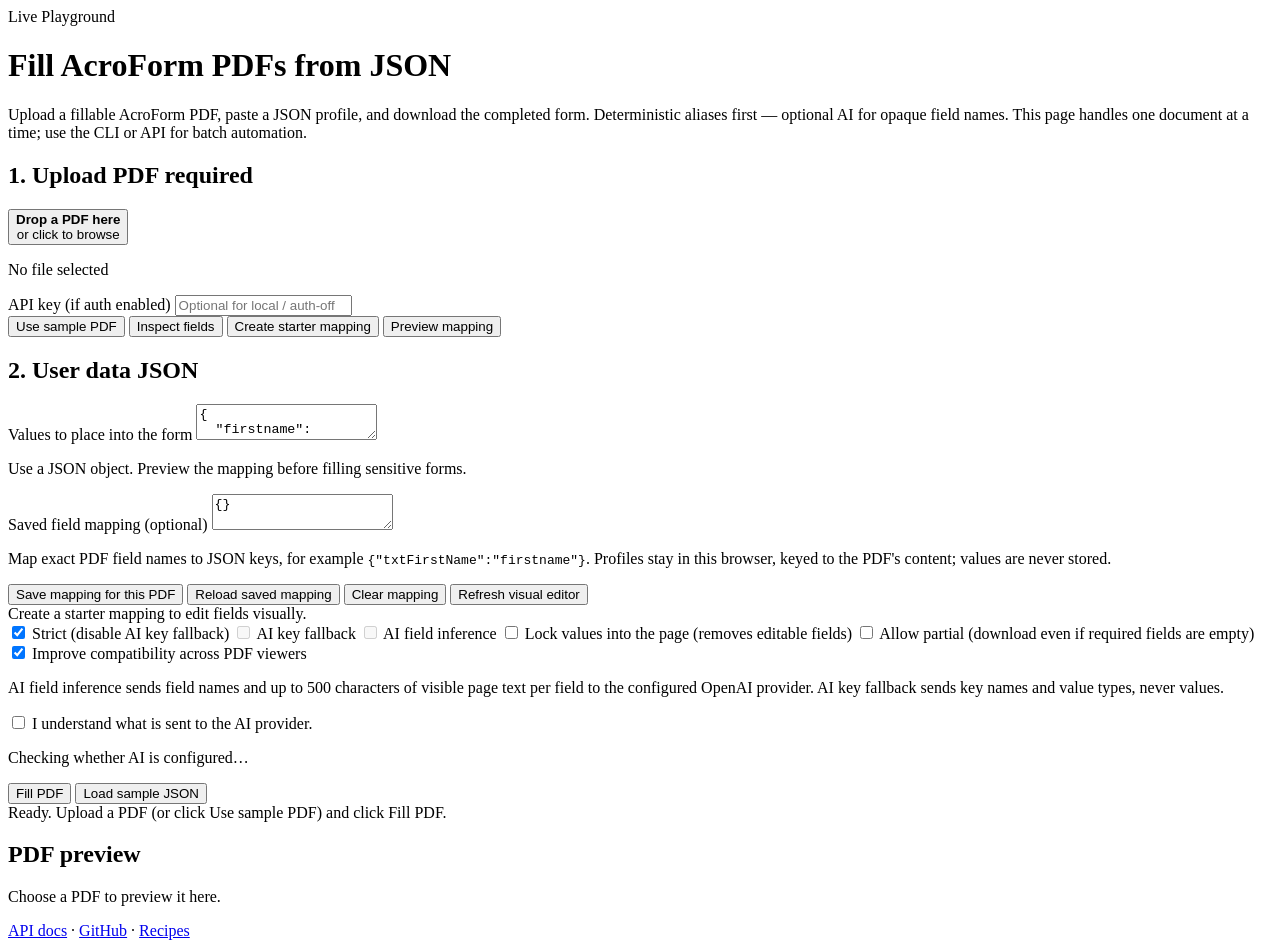
==== commit 49d28c46: "feat: add pilot measurement and compatibility loop" ====
--- a/src/pdf_autofiller/static/playground.html
+++ b/src/pdf_autofiller/static/playground.html
@@ -63,6 +63,10 @@
           <button id="saveMappingBtn" class="ghost" type="button">Save mapping for this PDF</button>
           <button id="loadMappingBtn" class="ghost" type="button">Reload saved mapping</button>
           <button id="clearMappingBtn" class="ghost" type="button">Clear mapping</button>
+          <button id="refreshMappingBtn" class="ghost" type="button">Refresh visual editor</button>
+        </div>
+        <div id="mappingEditor" class="mapping-editor" aria-live="polite">
+          Create a starter mapping to edit fields visually.
         </div>
         <div class="checks">
           <label><input type="checkbox" id="strict" checked /> Strict (disable AI key fallback)</label>
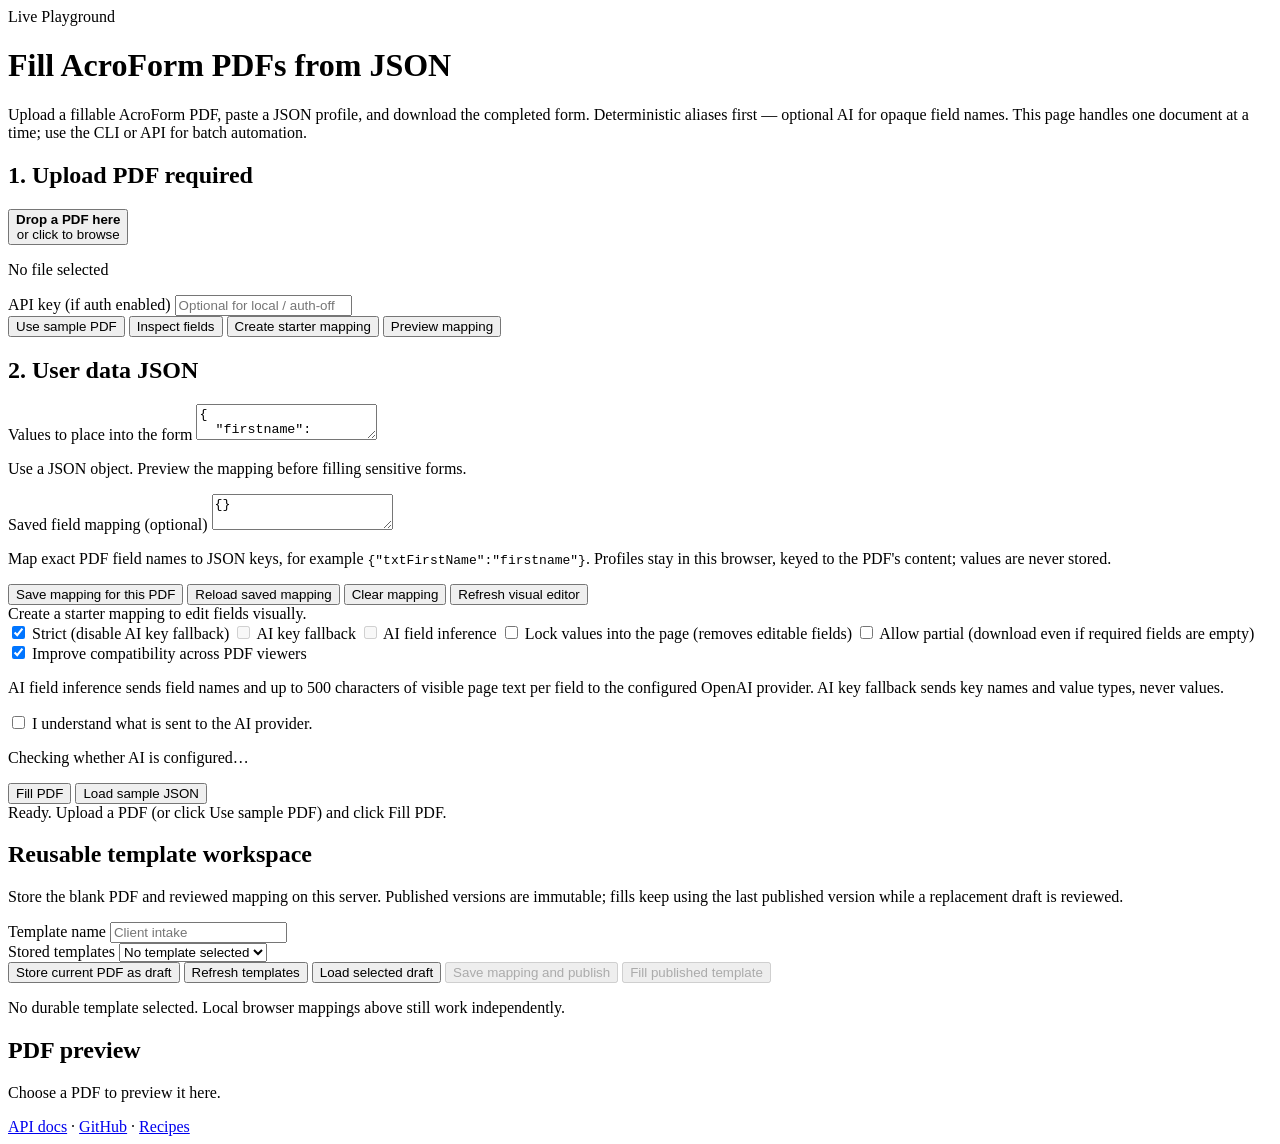
==== commit 5e2a4536: "feat: add durable template workspace" ====
--- a/src/pdf_autofiller/static/playground.html
+++ b/src/pdf_autofiller/static/playground.html
@@ -98,6 +98,36 @@
     <div id="status" class="status" role="status" aria-live="polite" aria-atomic="true">Ready. Upload a PDF (or click Use sample PDF) and click Fill PDF.</div>
     <pre id="inspectOut" class="status code-output" hidden></pre>
 
+    <section class="card workspace-card" aria-labelledby="workspaceHeading">
+      <h2 id="workspaceHeading">Reusable template workspace</h2>
+      <p class="privacy">
+        Store the blank PDF and reviewed mapping on this server. Published versions are immutable;
+        fills keep using the last published version while a replacement draft is reviewed.
+      </p>
+      <div class="workspace-grid mt-12">
+        <div>
+          <label for="storedTemplateName">Template name</label>
+          <input id="storedTemplateName" type="text" maxlength="120" placeholder="Client intake" />
+        </div>
+        <div>
+          <label for="storedTemplateSelect">Stored templates</label>
+          <select id="storedTemplateSelect" aria-describedby="workspaceStatus">
+            <option value="">No template selected</option>
+          </select>
+        </div>
+      </div>
+      <div class="row mt-12">
+        <button id="storeTemplateBtn" class="ghost" type="button">Store current PDF as draft</button>
+        <button id="refreshTemplatesBtn" class="ghost" type="button">Refresh templates</button>
+        <button id="loadStoredTemplateBtn" class="ghost" type="button">Load selected draft</button>
+        <button id="publishTemplateBtn" type="button" disabled>Save mapping and publish</button>
+        <button id="fillStoredTemplateBtn" type="button" disabled>Fill published template</button>
+      </div>
+      <p id="workspaceStatus" class="privacy" role="status" aria-live="polite">
+        No durable template selected. Local browser mappings above still work independently.
+      </p>
+    </section>
+
     <section class="card pdf-card" aria-labelledby="pdfPreviewHeading">
       <h2 id="pdfPreviewHeading">PDF preview</h2>
       <p id="pdfPreviewLabel" class="privacy">Choose a PDF to preview it here.</p>
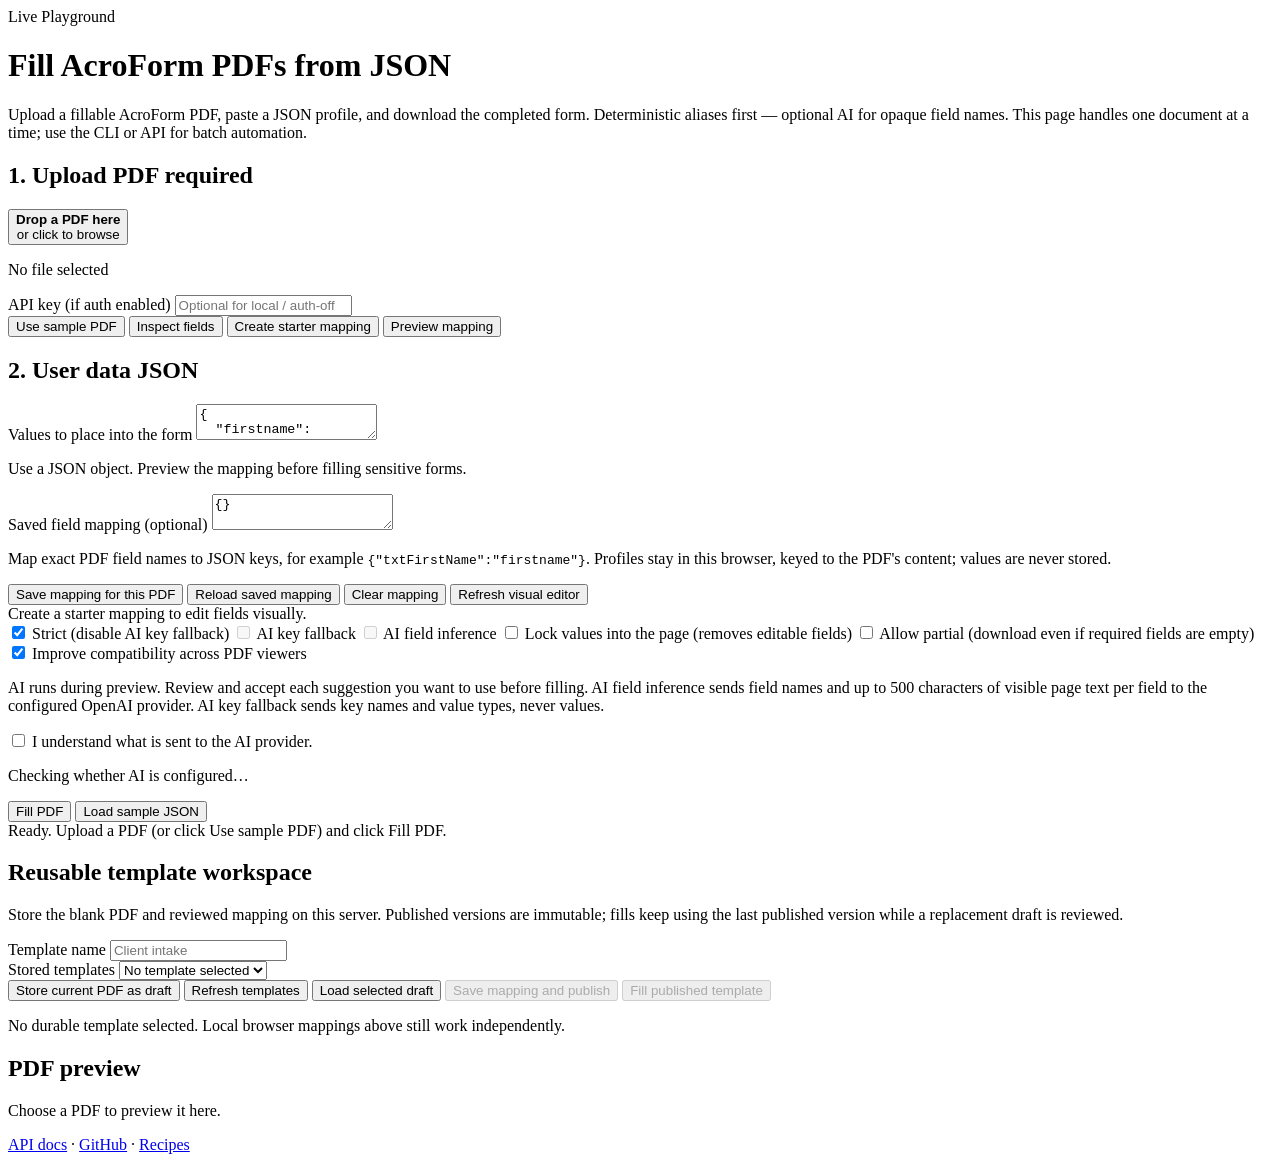
==== commit 6a2495d5: "feat: review AI mapping suggestions before filling PDFs" ====
--- a/src/pdf_autofiller/static/playground.html
+++ b/src/pdf_autofiller/static/playground.html
@@ -77,6 +77,7 @@
           <label><input type="checkbox" id="needAppearances" checked /> Improve compatibility across PDF viewers</label>
         </div>
         <p id="aiDisclosure" class="privacy">
+          AI runs during preview. Review and accept each suggestion you want to use before filling.
           AI field inference sends field names and up to 500 characters of visible page text per field
           to the configured OpenAI provider. AI key fallback sends key names and value types, never values.
         </p>
@@ -97,6 +98,7 @@
     </div>
     <div id="status" class="status" role="status" aria-live="polite" aria-atomic="true">Ready. Upload a PDF (or click Use sample PDF) and click Fill PDF.</div>
     <pre id="inspectOut" class="status code-output" hidden></pre>
+    <div id="aiSuggestions" class="row" aria-label="AI mapping suggestions" hidden></div>
 
     <section class="card workspace-card" aria-labelledby="workspaceHeading">
       <h2 id="workspaceHeading">Reusable template workspace</h2>
